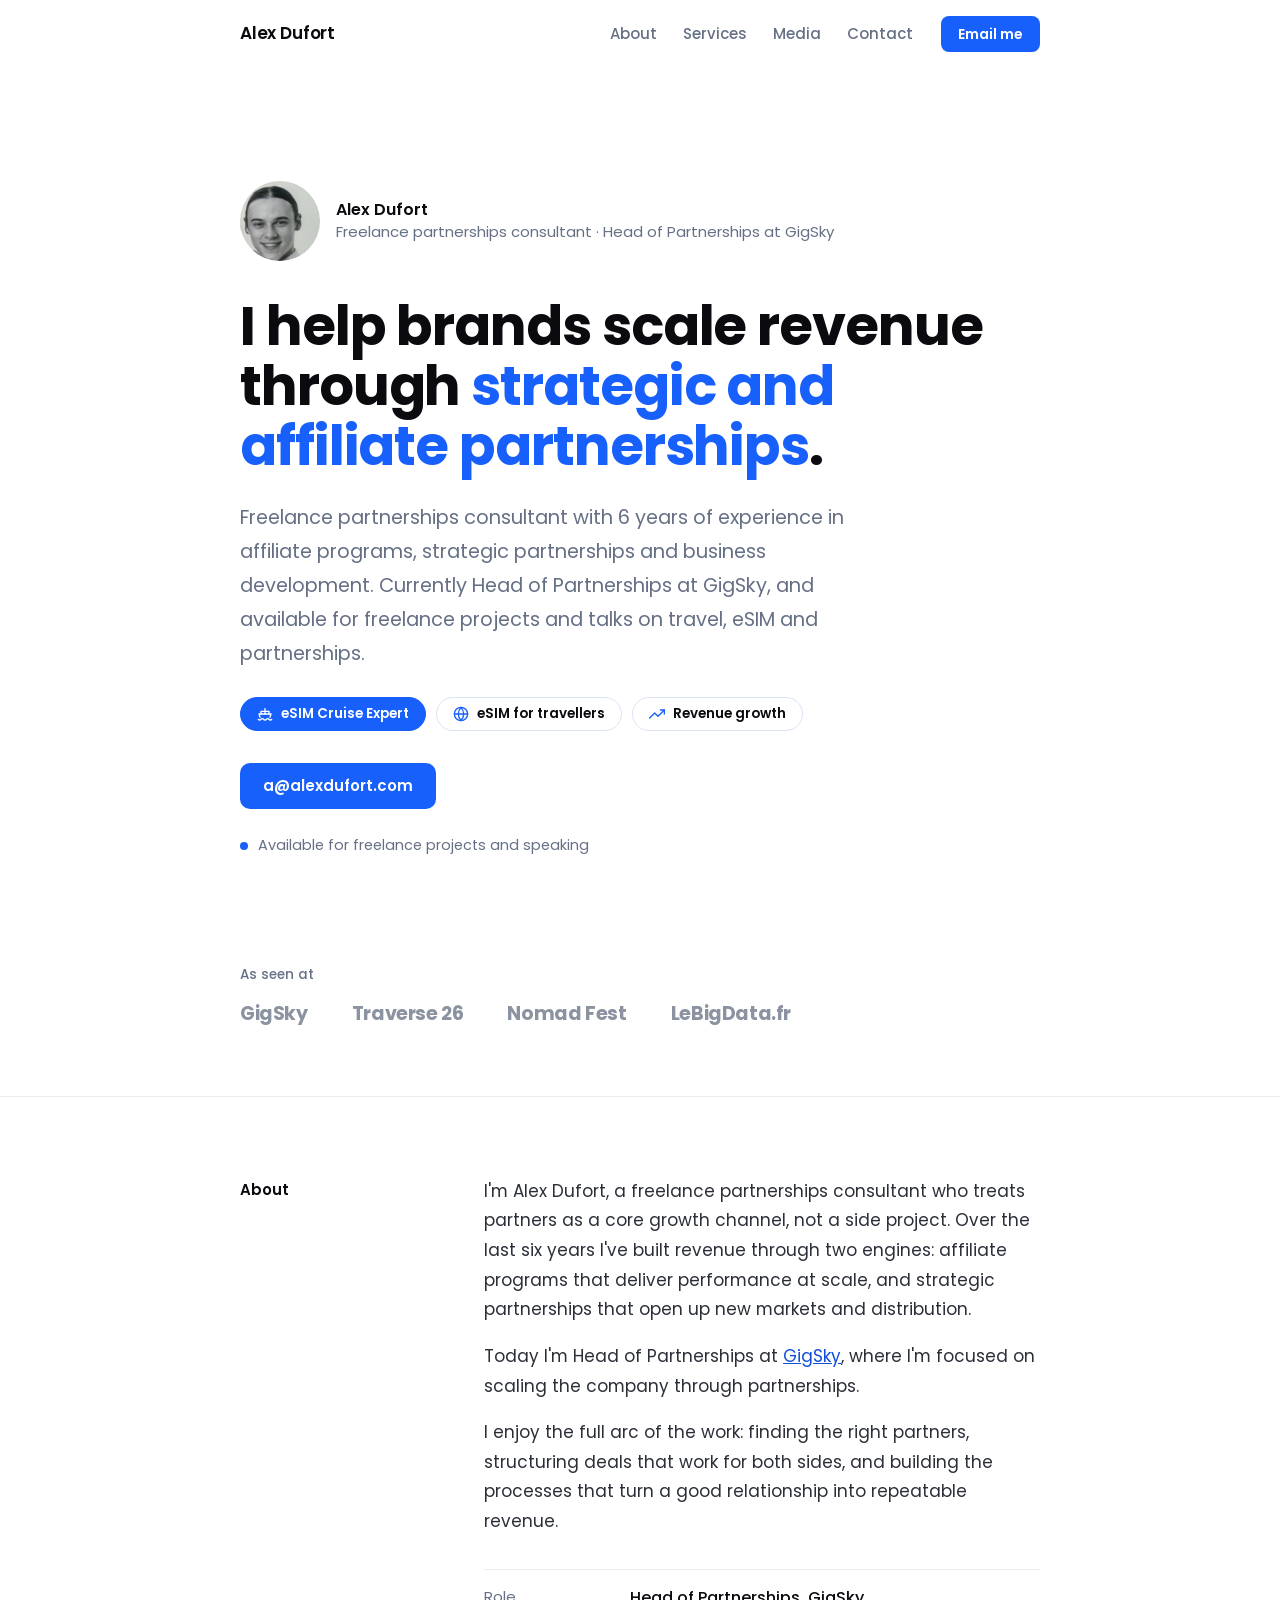
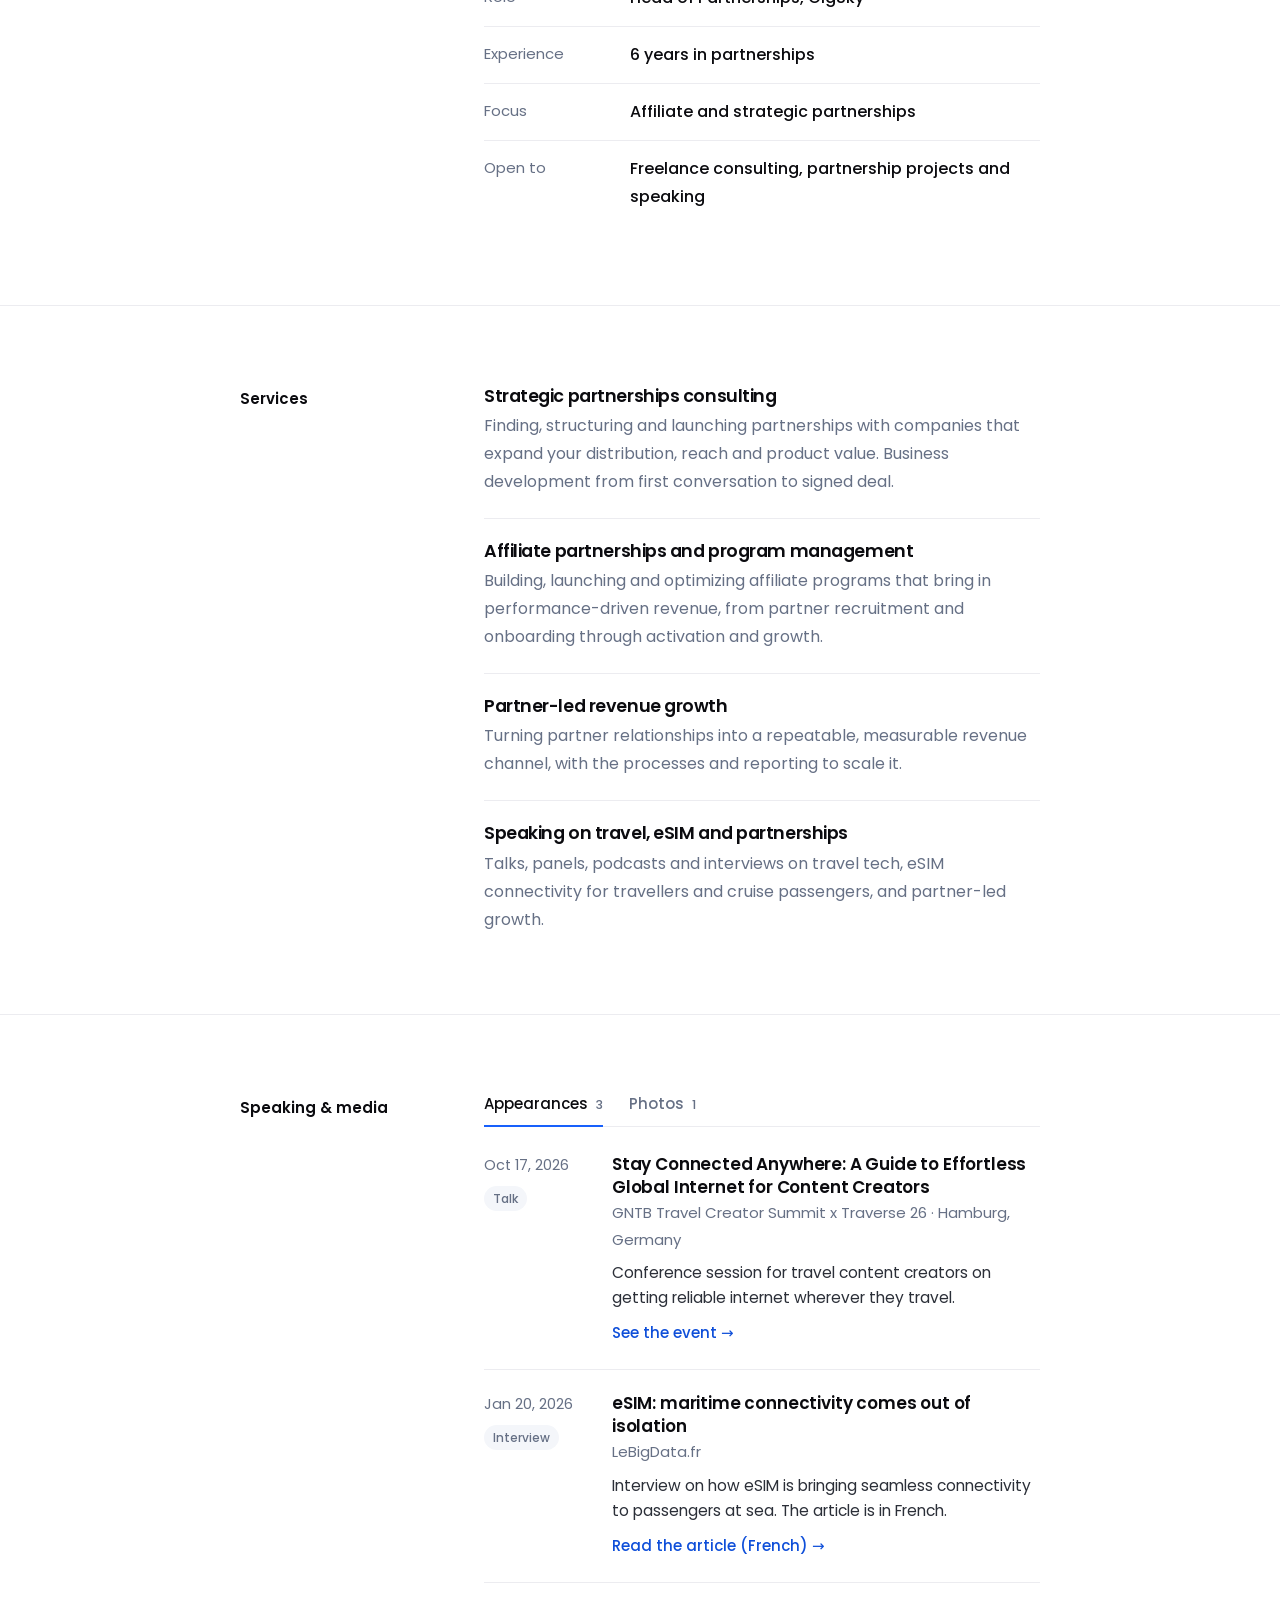
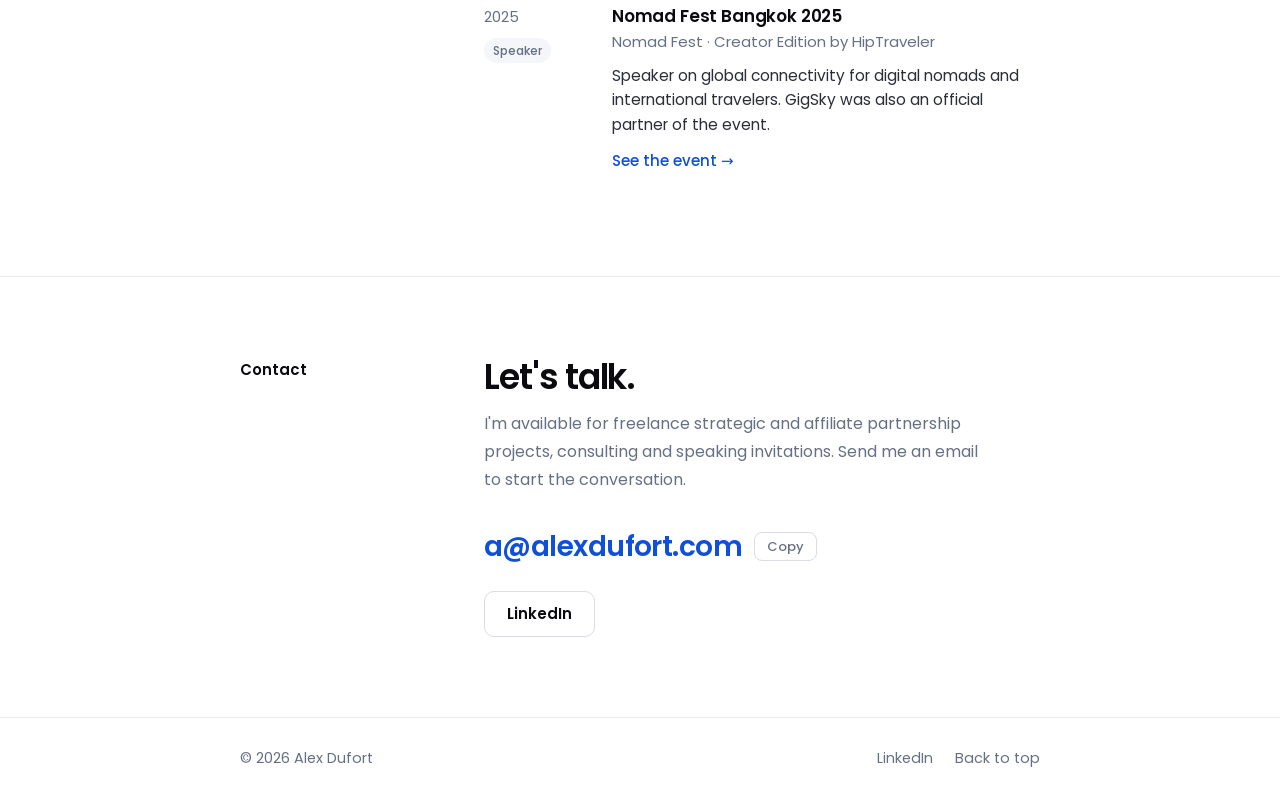
==== index.html @ 84141ac2 "Add files via upload" ====
<!doctype html>
<html lang="en">
<head>
  <meta charset="utf-8">
  <meta name="viewport" content="width=device-width, initial-scale=1">
  <title>Alex Dufort | Freelance Strategic &amp; Affiliate Partnerships Consultant</title>
  <meta name="description" content="Freelance strategic and affiliate partnerships consultant with 6 years of experience scaling revenue. Head of Partnerships at GigSky and speaker on travel, eSIM and partnerships.">
  <meta name="author" content="Alex Dufort">
  <meta name="robots" content="index, follow, max-image-preview:large">
  <meta name="color-scheme" content="light">
  <meta name="theme-color" content="#ffffff">
  <link rel="canonical" href="https://alexdufort.com/">

  <meta property="og:type" content="website">
  <meta property="og:url" content="https://alexdufort.com/">
  <meta property="og:title" content="Alex Dufort | Freelance Strategic &amp; Affiliate Partnerships Consultant">
  <meta property="og:description" content="Freelance partnerships consultant and speaker. 6 years scaling revenue through affiliate and strategic partnerships in travel and tech.">
  <meta property="og:image" content="https://alexdufort.com/images/alex-dufort-speaking-traverse-26-hamburg.jpg">
  <meta property="og:image:alt" content="Alex Dufort speaking at the GNTB Travel Creator Summit x Traverse 26 in Hamburg">
  <meta property="og:site_name" content="Alex Dufort">
  <meta property="og:locale" content="en_US">
  <meta name="twitter:card" content="summary_large_image">

  <link rel="icon" href="data:image/svg+xml,%3Csvg xmlns='http://www.w3.org/2000/svg' viewBox='0 0 64 64'%3E%3Crect width='64' height='64' rx='14' fill='%231860fb'/%3E%3Ctext x='32' y='45' font-family='Arial,sans-serif' font-size='36' font-weight='700' text-anchor='middle' fill='white'%3EA%3C/text%3E%3C/svg%3E">

  <link rel="preconnect" href="https://fonts.googleapis.com">
  <link rel="preconnect" href="https://fonts.gstatic.com" crossorigin>
  <link href="https://fonts.googleapis.com/css2?family=Poppins:wght@400;500;600;700&display=swap" rel="stylesheet">
  <link rel="stylesheet" href="styles.css">

  <script type="application/ld+json">
  {
    "@context": "https://schema.org",
    "@graph": [
      {
        "@type": "Person",
        "@id": "https://alexdufort.com/#alex",
        "name": "Alex Dufort",
        "url": "https://alexdufort.com/",
        "image": "https://alexdufort.com/images/alex.jpg",
        "email": "mailto:a@alexdufort.com",
        "jobTitle": ["Freelance Partnerships Consultant", "Head of Partnerships"],
        "description": "Freelance strategic and affiliate partnerships consultant and speaker on travel, eSIM and partnerships.",
        "worksFor": { "@type": "Organization", "name": "GigSky", "url": "https://www.gigsky.com" },
        "sameAs": ["https://www.linkedin.com/in/alexdufort/"],
        "knowsAbout": ["Strategic partnerships", "Affiliate partnerships", "Affiliate marketing", "Business development", "Partner programs", "Revenue growth", "eSIM", "Travel technology", "Cruise connectivity"]
      },
      {
        "@type": "ProfessionalService",
        "@id": "https://alexdufort.com/#service",
        "name": "Alex Dufort, Partnerships Consulting",
        "url": "https://alexdufort.com/",
        "image": "https://alexdufort.com/images/alex.jpg",
        "email": "mailto:a@alexdufort.com",
        "founder": { "@id": "https://alexdufort.com/#alex" },
        "areaServed": "Worldwide",
        "description": "Freelance strategic partnerships, affiliate partnerships and business development consulting for travel and tech brands, plus talks on travel, eSIM and partnerships.",
        "serviceType": ["Strategic partnerships consulting", "Affiliate program management", "Business development", "Public speaking"]
      }
    ]
  }
  </script>
</head>

<body>
  <a class="skip-link" href="#main">Skip to content</a>

  <!-- Header -->
  <header class="site-header">
    <div class="container header-inner">
      <a class="brand" href="#top">Alex Dufort</a>

      <nav id="site-nav" class="site-nav" aria-label="Primary">
        <a href="#about">About</a>
        <a href="#focus">Services</a>
        <a href="#media">Media</a>
        <a href="#contact">Contact</a>
      </nav>

      <a class="btn btn-primary btn-sm" data-calendly data-if-calendly href="https://calendly.com/YOUR-CALENDLY-LINK" target="_blank" rel="noopener">Book a call</a>
      <a class="btn btn-primary btn-sm" data-if-no-calendly href="mailto:a@alexdufort.com" hidden>Email me</a>

      <button class="nav-toggle" type="button" aria-expanded="false" aria-controls="site-nav" aria-label="Toggle menu">
        <svg width="22" height="22" viewBox="0 0 24 24" fill="none" stroke="currentColor" stroke-width="1.8" stroke-linecap="round" aria-hidden="true"><path d="M4 7h16M4 12h16M4 17h16"/></svg>
      </button>
    </div>
  </header>

  <main id="main">

    <!-- Hero -->
    <section class="hero" id="top">
      <div class="container">
        <div class="intro">
          <!-- Add your headshot as images/alex.jpg and it appears here automatically. -->
          <img class="avatar" src="images/alex.jpg" alt="Alex Dufort, freelance partnerships consultant" width="80" height="80" onerror="this.remove()">
          <div>
            <p class="intro-name">Alex Dufort</p>
            <p class="intro-role">Freelance partnerships consultant &middot; Head of Partnerships at GigSky</p>
          </div>
        </div>

        <h1>I help brands scale revenue through <span class="hl">strategic and affiliate partnerships</span>.</h1>
        <p class="lead">Freelance partnerships consultant with 6 years of experience in affiliate programs, strategic partnerships and business development. Currently Head of Partnerships at GigSky, and available for freelance projects and talks on travel, eSIM and partnerships.</p>

        <ul class="chips" aria-label="Highlights">
          <li class="chip chip-primary">
            <svg viewBox="0 0 24 24" fill="none" stroke="currentColor" stroke-width="2" stroke-linecap="round" stroke-linejoin="round" aria-hidden="true"><path d="M2 20a2.4 2.4 0 0 0 2 1 2.4 2.4 0 0 0 2-1 2.4 2.4 0 0 1 2-1 2.4 2.4 0 0 1 2 1 2.4 2.4 0 0 0 2 1 2.4 2.4 0 0 0 2-1 2.4 2.4 0 0 1 2-1 2.4 2.4 0 0 1 2 1 2.4 2.4 0 0 0 2 1 2.4 2.4 0 0 0 2-1"/><path d="M19.4 17 21 12H3l1.6 5"/><path d="M12 12V4"/><path d="M6 12V8h12v4"/></svg>
            eSIM Cruise Expert
          </li>
          <li class="chip">
            <svg viewBox="0 0 24 24" fill="none" stroke="currentColor" stroke-width="2" stroke-linecap="round" stroke-linejoin="round" aria-hidden="true"><circle cx="12" cy="12" r="10"/><path d="M2 12h20"/><path d="M12 2a15.3 15.3 0 0 1 4 10 15.3 15.3 0 0 1-4 10 15.3 15.3 0 0 1-4-10 15.3 15.3 0 0 1 4-10z"/></svg>
            eSIM for travellers
          </li>
          <li class="chip">
            <svg viewBox="0 0 24 24" fill="none" stroke="currentColor" stroke-width="2" stroke-linecap="round" stroke-linejoin="round" aria-hidden="true"><polyline points="23 6 13.5 15.5 8.5 10.5 1 18"/><polyline points="17 6 23 6 23 12"/></svg>
            Revenue growth
          </li>
        </ul>

        <div class="cta-row">
          <a class="btn btn-primary" data-calendly data-if-calendly href="https://calendly.com/YOUR-CALENDLY-LINK" target="_blank" rel="noopener">Book a call</a>
          <a class="btn btn-ghost" href="mailto:a@alexdufort.com">a@alexdufort.com</a>
        </div>

        <p class="status"><span class="dot" aria-hidden="true"></span>Available for freelance projects and speaking</p>
      </div>
    </section>

    <!-- Logo strip -->
    <section class="logos" id="logos">
      <div class="container">
        <p class="logos-label">As seen at</p>
        <div class="logos-list" id="logos-list"></div>
      </div>
    </section>

    <!-- About -->
    <section class="section" id="about">
      <div class="container section-grid">
        <h2 class="section-title">About</h2>
        <div>
          <div class="prose">
            <p>I'm Alex Dufort, a freelance partnerships consultant who treats partners as a core growth channel, not a side project. Over the last six years I've built revenue through two engines: affiliate programs that deliver performance at scale, and strategic partnerships that open up new markets and distribution.</p>
            <p>Today I'm Head of Partnerships at <a href="https://www.gigsky.com" target="_blank" rel="noopener">GigSky</a>, where I'm focused on scaling the company through partnerships.</p>
            <p>I enjoy the full arc of the work: finding the right partners, structuring deals that work for both sides, and building the processes that turn a good relationship into repeatable revenue.</p>
          </div>

          <dl class="facts">
            <div><dt>Role</dt><dd>Head of Partnerships, GigSky</dd></div>
            <div><dt>Experience</dt><dd>6 years in partnerships</dd></div>
            <div><dt>Focus</dt><dd>Affiliate and strategic partnerships</dd></div>
            <div><dt>Open to</dt><dd>Freelance consulting, partnership projects and speaking</dd></div>
          </dl>
        </div>
      </div>
    </section>

    <!-- Services -->
    <section class="section" id="focus">
      <div class="container section-grid">
        <h2 class="section-title">Services</h2>
        <div class="rows">
          <article class="row">
            <h3>Strategic partnerships consulting</h3>
            <p>Finding, structuring and launching partnerships with companies that expand your distribution, reach and product value. Business development from first conversation to signed deal.</p>
          </article>
          <article class="row">
            <h3>Affiliate partnerships and program management</h3>
            <p>Building, launching and optimizing affiliate programs that bring in performance-driven revenue, from partner recruitment and onboarding through activation and growth.</p>
          </article>
          <article class="row">
            <h3>Partner-led revenue growth</h3>
            <p>Turning partner relationships into a repeatable, measurable revenue channel, with the processes and reporting to scale it.</p>
          </article>
          <article class="row">
            <h3>Speaking on travel, eSIM and partnerships</h3>
            <p>Talks, panels, podcasts and interviews on travel tech, eSIM connectivity for travellers and cruise passengers, and partner-led growth.</p>
          </article>
        </div>
      </div>
    </section>

    <!-- Media -->
    <section class="section" id="media">
      <div class="container section-grid">
        <h2 class="section-title">Speaking &amp; media</h2>
        <div>
          <div class="tabs" role="tablist" aria-label="Media type">
            <button class="tab" role="tab" id="tab-appearances" aria-controls="panel-appearances" aria-selected="true" type="button">Appearances <span class="count" id="count-appearances"></span></button>
            <button class="tab" role="tab" id="tab-photos" aria-controls="panel-photos" aria-selected="false" tabindex="-1" type="button">Photos <span class="count" id="count-photos"></span></button>
          </div>

          <div class="tab-panel" id="panel-appearances" role="tabpanel" aria-labelledby="tab-appearances" tabindex="0">
            <div class="appearances" id="appearances-list"></div>
            <div class="empty" id="appearances-empty">
              <strong>Appearances coming soon</strong>
              Talks, podcasts and interviews will be listed here.
            </div>
          </div>

          <div class="tab-panel" id="panel-photos" role="tabpanel" aria-labelledby="tab-photos" tabindex="0" hidden>
            <div class="photo-grid" id="photos-grid"></div>
            <div class="empty" id="photos-empty">
              <strong>Photos coming soon</strong>
              Event and speaking photos will be added here.
            </div>
          </div>
        </div>
      </div>
    </section>

    <!-- Contact -->
    <section class="section" id="contact">
      <div class="container section-grid">
        <h2 class="section-title">Contact</h2>
        <div>
          <p class="contact-lead">Let's talk.</p>
          <p class="contact-text">I'm available for freelance strategic and affiliate partnership projects, consulting and speaking invitations. <span data-if-calendly>Book a time that works for you, or send me an email.</span><span data-if-no-calendly hidden>Send me an email to start the conversation.</span></p>

          <div class="email-row">
            <a class="email-link" href="mailto:a@alexdufort.com">a@alexdufort.com</a>
            <button class="copy-btn" type="button" data-copy="a@alexdufort.com">Copy</button>
          </div>

          <div class="cta-row">
            <a class="btn btn-primary" data-calendly data-if-calendly href="https://calendly.com/YOUR-CALENDLY-LINK" target="_blank" rel="noopener">Book a call</a>
            <a class="btn btn-ghost" data-linkedin href="#" target="_blank" rel="noopener" hidden>LinkedIn</a>
          </div>
        </div>
      </div>
    </section>
  </main>

  <!-- Footer -->
  <footer class="site-footer">
    <div class="container footer-inner">
      <p>&copy; <span id="year">2026</span> Alex Dufort</p>
      <p><a data-linkedin href="#" target="_blank" rel="noopener" hidden>LinkedIn</a> <a href="#top">Back to top</a></p>
    </div>
  </footer>

  <!-- Photo viewer -->
  <dialog id="lightbox" class="lightbox" aria-label="Photo viewer">
    <div class="lightbox-inner">
      <img id="lightbox-img" alt="">
      <p id="lightbox-caption" class="lightbox-caption"></p>
    </div>
    <button class="lb-btn lb-close" id="lb-close" type="button" aria-label="Close">
      <svg width="20" height="20" viewBox="0 0 24 24" fill="none" stroke="currentColor" stroke-width="2" stroke-linecap="round" aria-hidden="true"><path d="M6 6l12 12M18 6 6 18"/></svg>
    </button>
    <button class="lb-btn lb-prev" id="lb-prev" type="button" aria-label="Previous photo">
      <svg width="22" height="22" viewBox="0 0 24 24" fill="none" stroke="currentColor" stroke-width="2" stroke-linecap="round" stroke-linejoin="round" aria-hidden="true"><path d="m15 6-6 6 6 6"/></svg>
    </button>
    <button class="lb-btn lb-next" id="lb-next" type="button" aria-label="Next photo">
      <svg width="22" height="22" viewBox="0 0 24 24" fill="none" stroke="currentColor" stroke-width="2" stroke-linecap="round" stroke-linejoin="round" aria-hidden="true"><path d="m9 6 6 6-6 6"/></svg>
    </button>
  </dialog>

  <script src="content.js" defer></script>
  <script src="script.js" defer></script>
</body>
</html>
---- styles.css ----
/* ==========================================================================
   alexdufort.com
   Minimal: white, one blue, one font (Inter), one narrow column.
   ========================================================================== */

:root {
  --blue: #1860fb;            /* GigSky blue, as on the LinkedIn banner */
  --blue-dark: #0f4fd9;
  --ink: #0b0b0f;
  --body: #2b2f38;
  --muted: #667085;
  --line: #ececf0;
  --soft: #f4f6fa;
  --font: "Poppins", system-ui, -apple-system, "Segoe UI", Roboto, Helvetica, Arial, sans-serif;
  --maxw: 800px;
}

*, *::before, *::after { box-sizing: border-box; }
[hidden] { display: none !important; }

html { -webkit-text-size-adjust: 100%; scroll-padding-top: 84px; }
@media (prefers-reduced-motion: no-preference) { html { scroll-behavior: smooth; } }

body {
  margin: 0;
  background: #fff;
  color: var(--body);
  font: 400 16px/1.75 var(--font);
  -webkit-font-smoothing: antialiased;
  text-rendering: optimizeLegibility;
}

img { max-width: 100%; display: block; }
a { color: var(--blue-dark); }
h1, h2, h3, p { margin: 0; }
h1, h2, h3 { color: var(--ink); letter-spacing: -0.025em; line-height: 1.15; }
:focus-visible { outline: 2px solid var(--blue); outline-offset: 3px; border-radius: 4px; }

.container { width: min(100% - 40px, var(--maxw)); margin-inline: auto; }

.skip-link {
  position: absolute; left: 12px; top: -60px; z-index: 100; padding: 10px 16px; border-radius: 8px;
  background: var(--blue); color: #fff; font-weight: 600; text-decoration: none;
}
.skip-link:focus { top: 12px; }

@media (prefers-reduced-motion: reduce) {
  *, *::before, *::after { animation: none !important; transition: none !important; }
}

/* ---------- Header ---------- */
.site-header {
  position: sticky; top: 0; z-index: 50;
  background: rgba(255, 255, 255, .96);
  -webkit-backdrop-filter: blur(8px); backdrop-filter: blur(8px);
  border-bottom: 1px solid transparent; transition: border-color .2s;
}
.site-header.scrolled { border-bottom-color: var(--line); }
.header-inner { display: flex; align-items: center; gap: 8px; height: 68px; }
.brand { margin-right: auto; color: var(--ink); font-weight: 600; font-size: 17px; letter-spacing: -0.01em; text-decoration: none; }

.site-nav { display: flex; gap: 2px; }
.site-nav a { padding: 8px 12px; border-radius: 8px; color: var(--muted); font-size: 15px; font-weight: 500; text-decoration: none; transition: color .15s; }
.site-nav a:hover, .site-nav a.active { color: var(--ink); }
.header-inner > .btn { margin-left: 8px; }
.nav-toggle { display: none; }

/* ---------- Buttons ---------- */
.btn {
  display: inline-flex; align-items: center; justify-content: center; gap: 8px;
  padding: 13px 22px; border: 1px solid transparent; border-radius: 10px;
  font: 600 15px/1.2 var(--font); text-decoration: none; cursor: pointer;
  transition: background .15s, border-color .15s, color .15s;
}
.btn-primary { background: var(--blue); color: #fff; }
.btn-primary:hover { background: var(--blue-dark); }
.btn-ghost { background: #fff; color: var(--ink); border-color: #d9dce3; }
.btn-ghost:hover { border-color: var(--ink); }
.btn-sm { padding: 9px 16px; font-size: 14px; border-radius: 8px; }

/* With no Calendly link yet, the email button becomes the main action. */
.no-calendly .hero .btn-ghost { background: var(--blue); color: #fff; border-color: transparent; }
.no-calendly .hero .btn-ghost:hover { background: var(--blue-dark); }

/* ---------- Hero ---------- */
.hero { padding: clamp(56px, 10vw, 112px) 0 clamp(40px, 6vw, 64px); }
.intro { display: flex; align-items: center; gap: 16px; }
.avatar { width: 80px; height: 80px; border-radius: 50%; object-fit: cover; }
.intro-name { color: var(--ink); font-weight: 600; line-height: 1.3; }
.intro-role { color: var(--muted); font-size: 15px; line-height: 1.4; }

h1 { max-width: 15em; margin-top: 36px; font-size: clamp(2.1rem, 5.4vw, 3.4rem); font-weight: 700; letter-spacing: -0.02em; line-height: 1.1; }
h1 .hl { color: var(--blue); }
.lead { max-width: 33em; margin-top: 24px; color: var(--muted); font-size: clamp(1.08rem, 2vw, 1.22rem); }
.cta-row { display: flex; flex-wrap: wrap; gap: 12px; margin-top: 32px; }

/* Highlight chips, same as the LinkedIn banner */
.chips { display: flex; flex-wrap: wrap; gap: 10px; margin: 26px 0 0; padding: 0; list-style: none; }
.chip {
  display: inline-flex; align-items: center; gap: 8px; padding: 8px 16px; border-radius: 999px;
  border: 1px solid #dbe3f5; background: #fff; color: var(--ink); font-size: 13.5px; font-weight: 600; line-height: 1.2;
}
.chip svg { width: 16px; height: 16px; flex: none; color: var(--blue); }
.chip-primary { background: var(--blue); border-color: var(--blue); color: #fff; }
.chip-primary svg { color: #fff; }

.status { display: flex; align-items: center; gap: 10px; margin-top: 24px; color: var(--muted); font-size: 14.5px; }
.dot { width: 8px; height: 8px; border-radius: 50%; background: var(--blue); animation: pulse 2.4s infinite; }
@keyframes pulse {
  0% { box-shadow: 0 0 0 0 rgba(37, 99, 235, .4); }
  70% { box-shadow: 0 0 0 7px rgba(37, 99, 235, 0); }
  100% { box-shadow: 0 0 0 0 rgba(37, 99, 235, 0); }
}

/* ---------- Logo strip ---------- */
.logos { padding: clamp(24px, 4vw, 40px) 0 clamp(48px, 7vw, 72px); }
.logos-label { margin-bottom: 18px; color: var(--muted); font-size: 13.5px; font-weight: 500; }
.logos-list { display: flex; flex-wrap: wrap; align-items: center; gap: 18px 44px; }
.logo { display: inline-flex; align-items: center; color: #8b93a1; text-decoration: none; transition: color .2s; }
a.logo:hover { color: var(--blue); }
.logo-text { font-size: 1.2rem; font-weight: 700; letter-spacing: -0.02em; line-height: 1; }
.logo img { width: auto; height: 26px; filter: grayscale(1); opacity: .7; transition: opacity .2s, filter .2s; }
a.logo:hover img { filter: none; opacity: 1; }

/* ---------- Sections ---------- */
.section { padding: clamp(48px, 7vw, 80px) 0; border-top: 1px solid var(--line); }
.section-grid { display: grid; grid-template-columns: 180px 1fr; gap: clamp(20px, 5vw, 64px); }
.section-title { padding-top: 4px; font-size: 15px; font-weight: 600; letter-spacing: 0; }

.prose p { font-size: 1.06rem; }
.prose p + p { margin-top: 1em; }

.facts { display: grid; margin: 32px 0 0; padding: 0; }
.facts > div { display: grid; grid-template-columns: 130px 1fr; gap: 16px; padding: 14px 0; border-top: 1px solid var(--line); }
.facts dt { color: var(--muted); font-size: 15px; }
.facts dd { margin: 0; color: var(--ink); font-weight: 500; }

.rows { display: grid; }
.row { padding: 22px 0; border-top: 1px solid var(--line); }
.row:first-child { padding-top: 0; border-top: 0; }
.row:last-child { padding-bottom: 0; }
.row h3 { font-size: 1.1rem; font-weight: 600; }
.row p { margin-top: 6px; color: var(--muted); }

/* ---------- Media ---------- */
.tabs { display: flex; gap: 26px; margin-bottom: 20px; border-bottom: 1px solid var(--line); }
.tab {
  margin-bottom: -1px; padding: 0 0 12px; border: 0; border-bottom: 2px solid transparent; background: none;
  color: var(--muted); font: 500 15px/1.2 var(--font); cursor: pointer; transition: color .15s;
}
.tab:hover { color: var(--ink); }
.tab[aria-selected="true"] { color: var(--ink); border-bottom-color: var(--blue); }
.count { margin-left: 4px; color: var(--muted); font-size: 12.5px; font-weight: 500; }
.count:empty { display: none; }

.appearances:empty, .photo-grid:empty { display: none; }
.appearance { display: grid; grid-template-columns: 104px 1fr; column-gap: 24px; padding: 22px 0; border-top: 1px solid var(--line); }
.appearances > :first-child { padding-top: 6px; border-top: 0; }
.appearance-meta { grid-column: 1; grid-row: 1 / span 5; display: flex; flex-direction: column; align-items: flex-start; gap: 8px; }
.appearance > :not(.appearance-meta) { grid-column: 2; }
.appearance time { color: var(--muted); font-size: 14.5px; font-variant-numeric: tabular-nums; }
.tag { padding: 2px 9px; border-radius: 999px; background: var(--soft); color: var(--muted); font-size: 12px; font-weight: 500; }
.appearance h3 { font-size: 1.06rem; font-weight: 600; line-height: 1.35; letter-spacing: -0.01em; }
.appearance .event { margin-top: 2px; color: var(--muted); font-size: 15px; }
.appearance .desc { margin-top: 8px; font-size: 15.5px; line-height: 1.6; }
.appearance .more { justify-self: start; margin-top: 10px; font-size: 15px; font-weight: 500; text-decoration: none; }
.appearance .more::after { content: " \2192"; }
.appearance .more:hover { text-decoration: underline; }

.photo-grid { display: grid; grid-template-columns: repeat(3, 1fr); gap: 10px; padding-top: 4px; }
.photo { aspect-ratio: 4 / 3; padding: 0; border: 0; border-radius: 10px; overflow: hidden; background: var(--soft); cursor: zoom-in; }
.photo img { width: 100%; height: 100%; object-fit: cover; transition: transform .4s; }
.photo:hover img { transform: scale(1.03); }

.empty { padding: 8px 0 0; color: var(--muted); font-size: 15.5px; }
.empty strong { display: block; color: var(--ink); font-weight: 600; }

/* Photo viewer */
.lightbox { width: min(94vw, 1100px); max-width: none; max-height: 92vh; padding: 0; border: 0; background: transparent; overflow: visible; }
.lightbox::backdrop { background: rgba(8, 12, 28, .86); }
.lightbox-inner { display: flex; flex-direction: column; align-items: center; gap: 14px; }
.lightbox img { max-width: 100%; max-height: 78vh; border-radius: 10px; background: #fff; }
.lightbox-caption { color: #fff; text-align: center; font-size: 15px; }
.lightbox-caption:empty { display: none; }
.lb-btn {
  position: fixed; display: grid; place-items: center; width: 46px; height: 46px; border: 0; border-radius: 50%;
  background: rgba(255, 255, 255, .16); color: #fff; cursor: pointer; transition: background .15s;
}
.lb-btn:hover { background: rgba(255, 255, 255, .3); }
.lb-close { top: 16px; right: 16px; }
.lb-prev { left: 16px; top: 50%; transform: translateY(-50%); }
.lb-next { right: 16px; top: 50%; transform: translateY(-50%); }

/* ---------- Contact ---------- */
.contact-lead { color: var(--ink); font-size: clamp(1.6rem, 3.6vw, 2.2rem); font-weight: 600; letter-spacing: -0.03em; line-height: 1.15; }
.contact-text { max-width: 32em; margin-top: 12px; color: var(--muted); }
.email-row { display: flex; align-items: center; flex-wrap: wrap; gap: 12px; margin-top: 28px; }
.email-link { color: var(--blue-dark); font-size: clamp(1.3rem, 3.2vw, 1.75rem); font-weight: 600; letter-spacing: -0.02em; text-decoration: none; overflow-wrap: anywhere; }
.email-link:hover { text-decoration: underline; }
.copy-btn { padding: 6px 12px; border: 1px solid #d9dce3; border-radius: 8px; background: #fff; color: var(--muted); font: 500 13px/1.2 var(--font); cursor: pointer; transition: color .15s, border-color .15s; }
.copy-btn:hover { color: var(--ink); border-color: var(--ink); }
.section#contact .cta-row { margin-top: 20px; }

/* ---------- Footer ---------- */
.site-footer { padding: 28px 0 40px; border-top: 1px solid var(--line); color: var(--muted); font-size: 14.5px; }
.footer-inner { display: flex; justify-content: space-between; align-items: center; gap: 12px; flex-wrap: wrap; }
.footer-inner p:last-child { display: flex; gap: 22px; }
.site-footer a { color: var(--muted); text-decoration: none; }
.site-footer a:hover { color: var(--blue-dark); }

/* ---------- Responsive ---------- */
@media (max-width: 760px) {
  .section-grid { grid-template-columns: 1fr; gap: 14px; }
  .photo-grid { grid-template-columns: repeat(2, 1fr); }
  .appearance { grid-template-columns: 1fr; }
  .appearance-meta { grid-column: 1; grid-row: auto; flex-direction: row; align-items: center; gap: 12px; margin-bottom: 8px; }
  .appearance > :not(.appearance-meta) { grid-column: 1; }

  .nav-toggle {
    display: grid; place-items: center; width: 42px; height: 42px; margin-right: -8px;
    border: 0; background: transparent; color: var(--ink); cursor: pointer;
  }
  .site-nav {
    position: absolute; top: 100%; left: 0; right: 0; display: none; flex-direction: column; gap: 0;
    padding: 4px 20px 14px; background: #fff; border-bottom: 1px solid var(--line); box-shadow: 0 16px 24px -16px rgba(11, 11, 15, .2);
  }
  .site-nav.open { display: flex; }
  .site-nav a { padding: 14px 0; border-radius: 0; border-bottom: 1px solid var(--line); font-size: 16px; }
  .site-nav a:last-child { border-bottom: 0; }
  .site-nav a.active { color: var(--blue-dark); }
}

@media (max-width: 560px) {
  body { font-size: 16.5px; }
  .facts > div { grid-template-columns: 1fr; gap: 2px; }
  .cta-row .btn { flex: 1 1 100%; }
  .lb-prev { left: 8px; }
  .lb-next { right: 8px; }
}
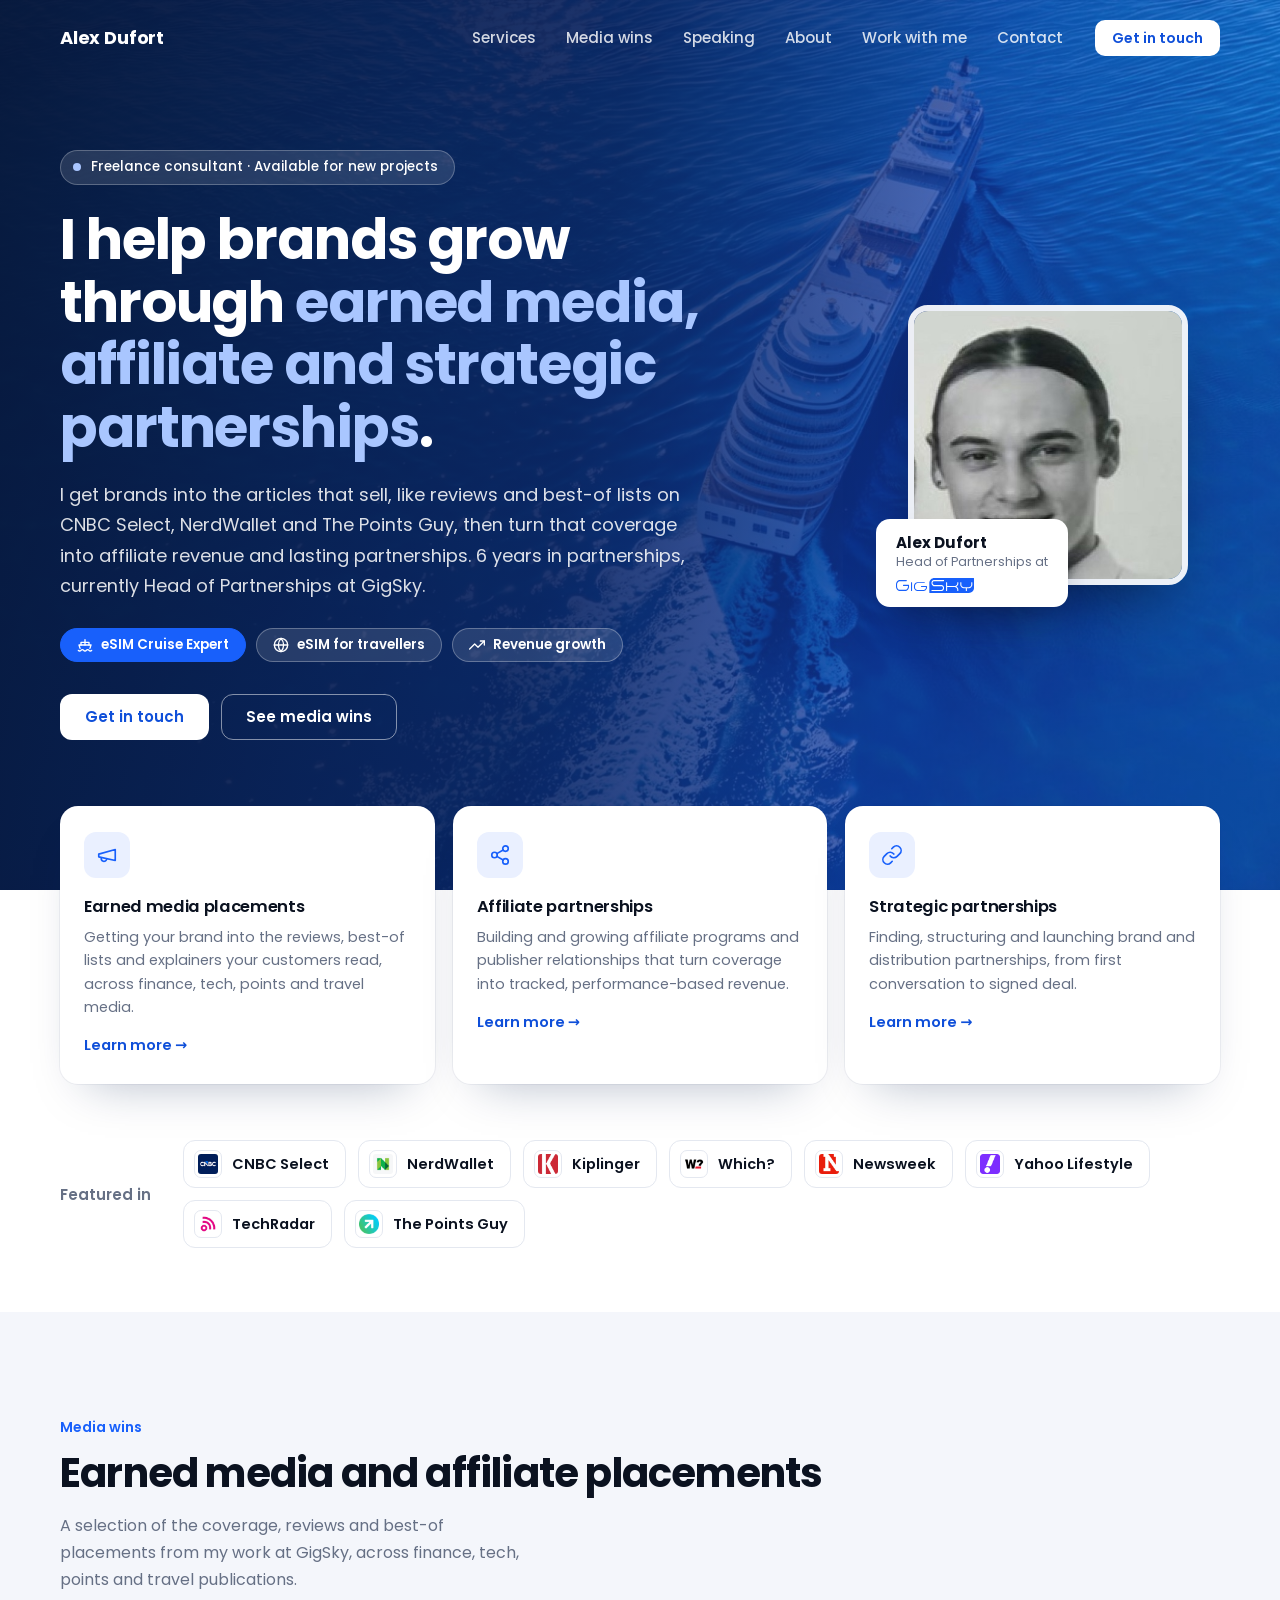
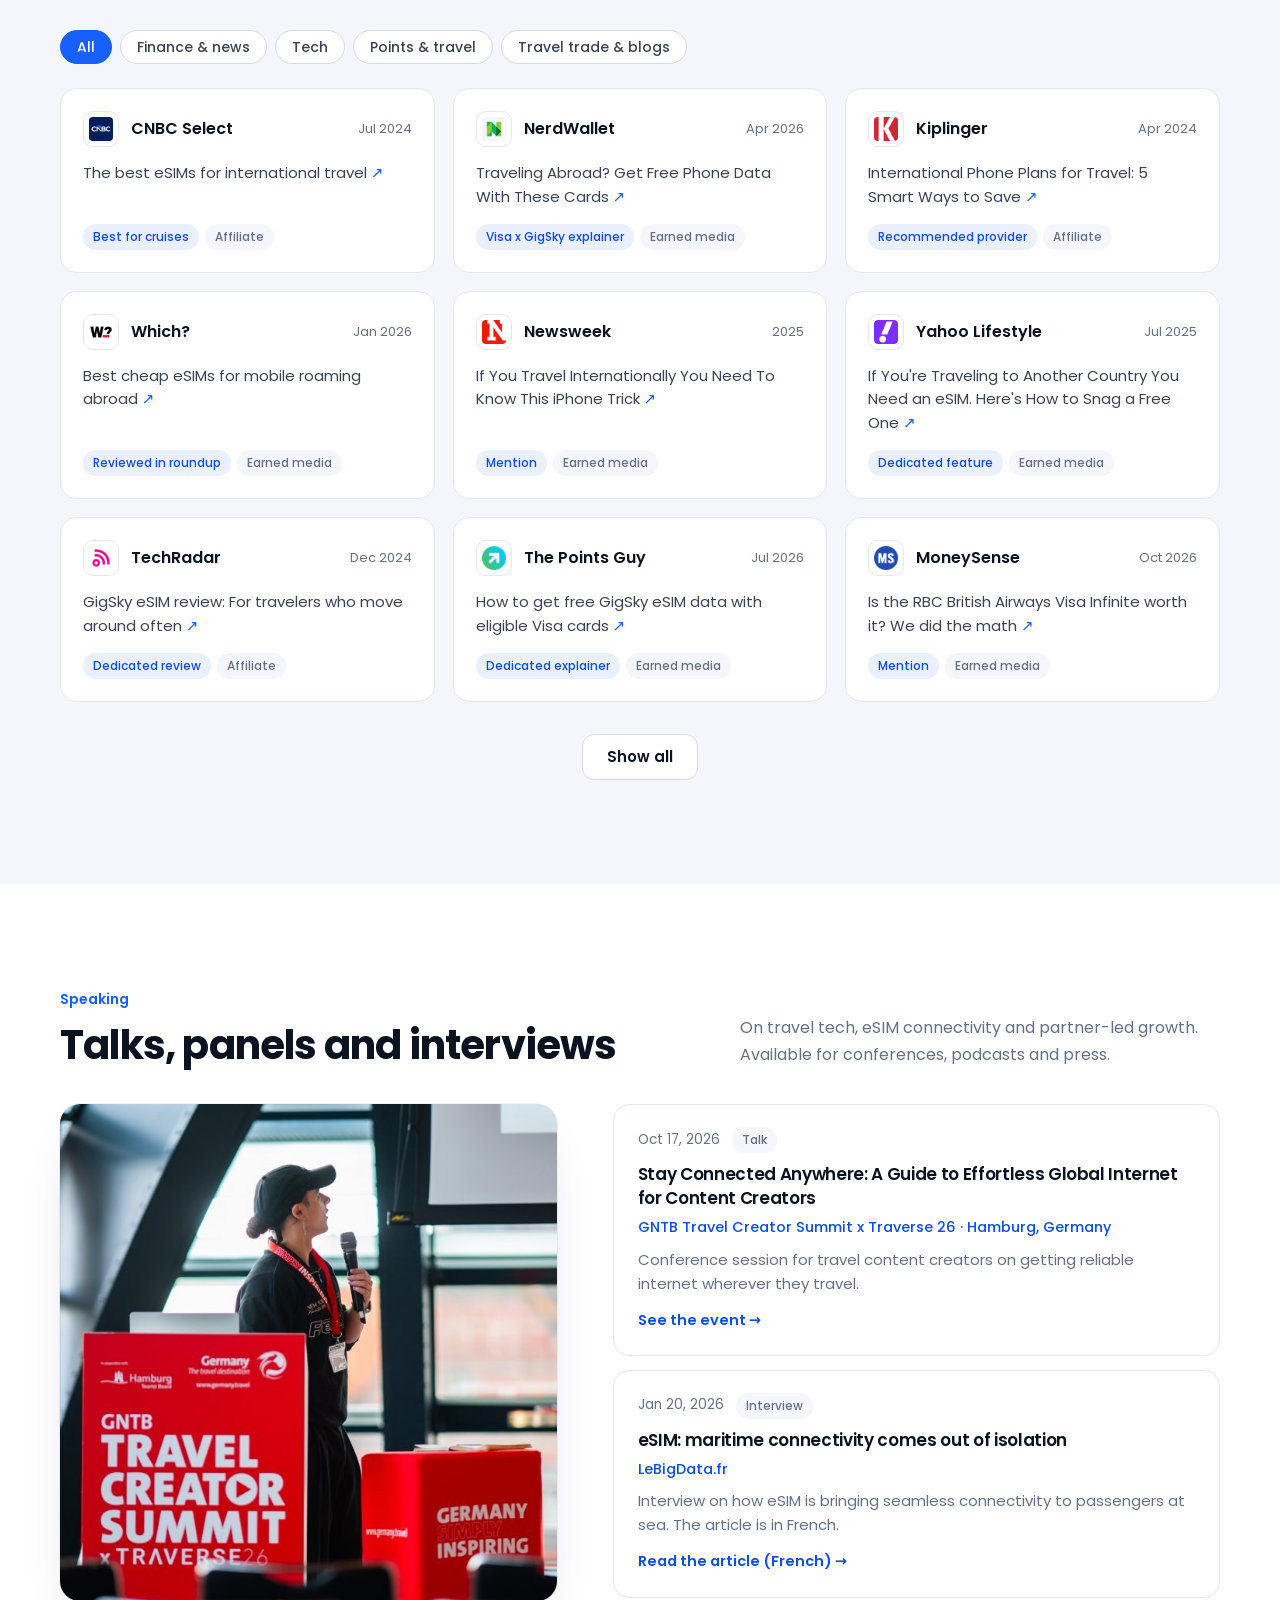
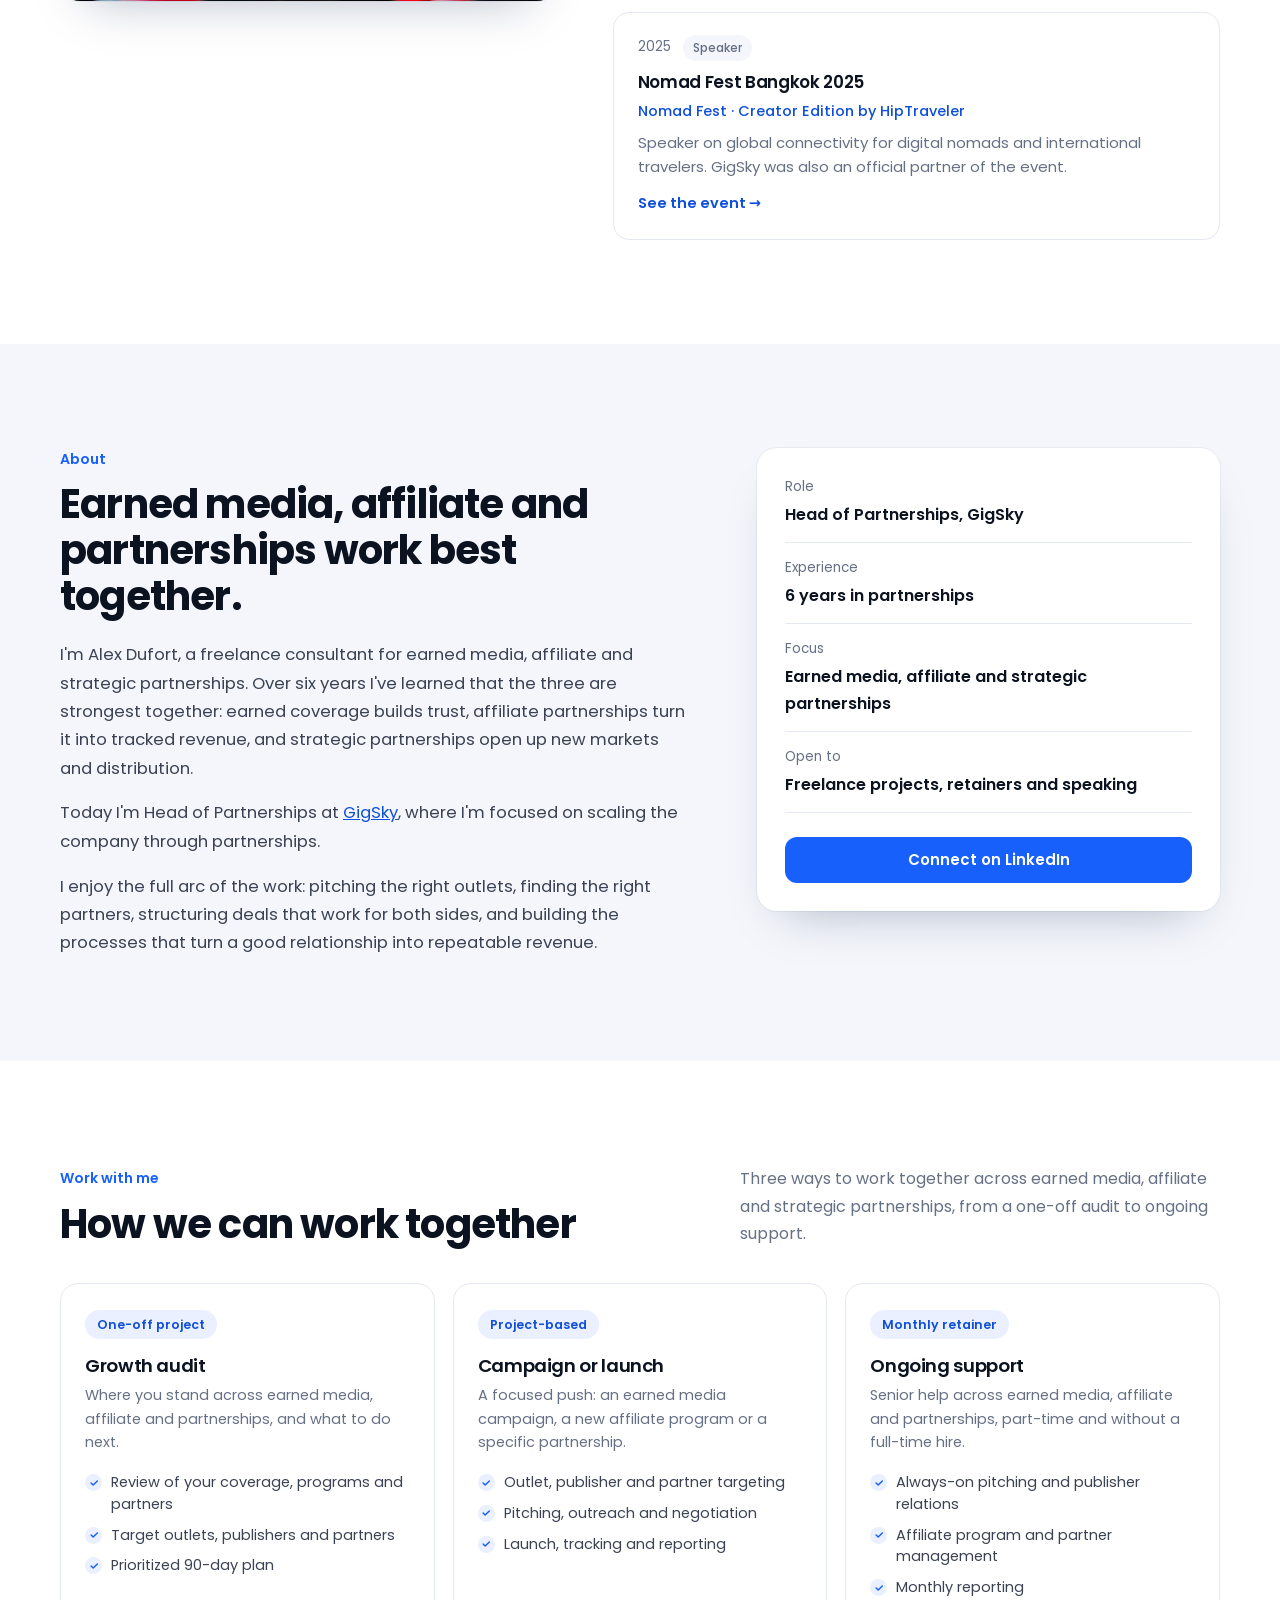
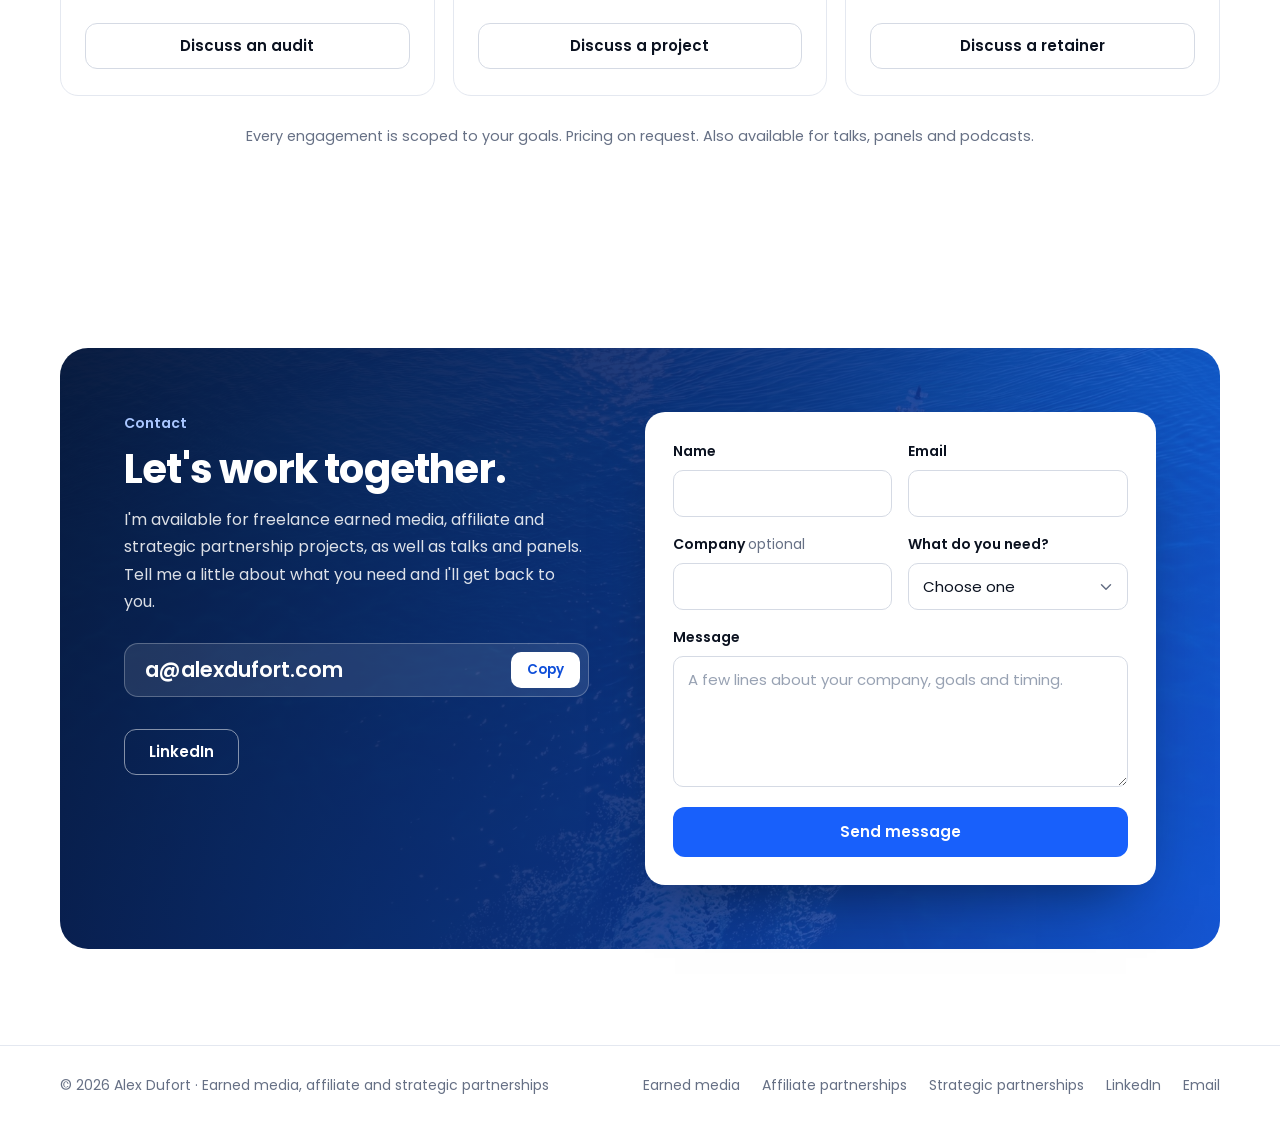
==== commit e720b27a: "V2" ====
--- a/index.html
+++ b/index.html
@@ -3,18 +3,18 @@
 <head>
   <meta charset="utf-8">
   <meta name="viewport" content="width=device-width, initial-scale=1">
-  <title>Alex Dufort | Freelance Strategic &amp; Affiliate Partnerships Consultant</title>
-  <meta name="description" content="Freelance strategic and affiliate partnerships consultant with 6 years of experience scaling revenue. Head of Partnerships at GigSky and speaker on travel, eSIM and partnerships.">
+  <title>Alex Dufort | Earned Media, Affiliate &amp; Strategic Partnerships</title>
+  <meta name="description" content="Freelance earned media, affiliate and strategic partnerships consultant. Coverage in CNBC Select, NerdWallet and The Points Guy. Head of Partnerships at GigSky.">
   <meta name="author" content="Alex Dufort">
   <meta name="robots" content="index, follow, max-image-preview:large">
   <meta name="color-scheme" content="light">
-  <meta name="theme-color" content="#ffffff">
+  <meta name="theme-color" content="#0a1f4d">
   <link rel="canonical" href="https://alexdufort.com/">
 
   <meta property="og:type" content="website">
   <meta property="og:url" content="https://alexdufort.com/">
-  <meta property="og:title" content="Alex Dufort | Freelance Strategic &amp; Affiliate Partnerships Consultant">
-  <meta property="og:description" content="Freelance partnerships consultant and speaker. 6 years scaling revenue through affiliate and strategic partnerships in travel and tech.">
+  <meta property="og:title" content="Alex Dufort | Earned Media, Affiliate &amp; Strategic Partnerships">
+  <meta property="og:description" content="Freelance consultant for earned media placements, affiliate and strategic partnerships. Coverage in CNBC Select, NerdWallet and The Points Guy.">
   <meta property="og:image" content="https://alexdufort.com/images/alex-dufort-speaking-traverse-26-hamburg.jpg">
   <meta property="og:image:alt" content="Alex Dufort speaking at the GNTB Travel Creator Summit x Traverse 26 in Hamburg">
   <meta property="og:site_name" content="Alex Dufort">
@@ -26,7 +26,8 @@
   <link rel="preconnect" href="https://fonts.googleapis.com">
   <link rel="preconnect" href="https://fonts.gstatic.com" crossorigin>
   <link href="https://fonts.googleapis.com/css2?family=Poppins:wght@400;500;600;700&display=swap" rel="stylesheet">
-  <link rel="stylesheet" href="styles.css">
+  <link rel="preload" as="image" href="images/hero-ocean.jpg">
+  <link rel="stylesheet" href="styles.css?v=7">
 
   <script type="application/ld+json">
   {
@@ -39,23 +40,23 @@
         "url": "https://alexdufort.com/",
         "image": "https://alexdufort.com/images/alex.jpg",
         "email": "mailto:a@alexdufort.com",
-        "jobTitle": ["Freelance Partnerships Consultant", "Head of Partnerships"],
-        "description": "Freelance strategic and affiliate partnerships consultant and speaker on travel, eSIM and partnerships.",
+        "jobTitle": ["Freelance Earned Media and Partnerships Consultant", "Head of Partnerships"],
+        "description": "Freelance consultant for earned media placements, affiliate partnerships and strategic partnerships, and speaker on travel, eSIM and partnerships.",
         "worksFor": { "@type": "Organization", "name": "GigSky", "url": "https://www.gigsky.com" },
         "sameAs": ["https://www.linkedin.com/in/alexdufort/"],
-        "knowsAbout": ["Strategic partnerships", "Affiliate partnerships", "Affiliate marketing", "Business development", "Partner programs", "Revenue growth", "eSIM", "Travel technology", "Cruise connectivity"]
+        "knowsAbout": ["Earned media", "Digital PR", "Media relations", "Affiliate PR", "Strategic partnerships", "Affiliate partnerships", "Affiliate marketing", "Business development", "Partner programs", "Revenue growth", "eSIM", "Travel technology", "Cruise connectivity"]
       },
       {
         "@type": "ProfessionalService",
         "@id": "https://alexdufort.com/#service",
-        "name": "Alex Dufort, Partnerships Consulting",
+        "name": "Alex Dufort, Earned Media and Partnerships Consulting",
         "url": "https://alexdufort.com/",
         "image": "https://alexdufort.com/images/alex.jpg",
         "email": "mailto:a@alexdufort.com",
         "founder": { "@id": "https://alexdufort.com/#alex" },
         "areaServed": "Worldwide",
-        "description": "Freelance strategic partnerships, affiliate partnerships and business development consulting for travel and tech brands, plus talks on travel, eSIM and partnerships.",
-        "serviceType": ["Strategic partnerships consulting", "Affiliate program management", "Business development", "Public speaking"]
+        "description": "Freelance earned media placements, affiliate partnerships and strategic partnerships for brands, plus talks on travel, eSIM and partnerships.",
+        "serviceType": ["Earned media placements", "Affiliate partnerships", "Strategic partnerships", "Public speaking"]
       }
     ]
   }
@@ -65,20 +66,22 @@
 <body>
   <a class="skip-link" href="#main">Skip to content</a>
 
-  <!-- Header -->
+  <!-- Header: transparent over the blue hero, white once you scroll -->
   <header class="site-header">
     <div class="container header-inner">
       <a class="brand" href="#top">Alex Dufort</a>
 
       <nav id="site-nav" class="site-nav" aria-label="Primary">
+        <a href="#focus">Services</a>
+        <a href="#wins">Media wins</a>
+        <a href="#media">Speaking</a>
         <a href="#about">About</a>
-        <a href="#focus">Services</a>
-        <a href="#media">Media</a>
+        <a href="#work">Work with me</a>
         <a href="#contact">Contact</a>
       </nav>
 
-      <a class="btn btn-primary btn-sm" data-calendly data-if-calendly href="https://calendly.com/YOUR-CALENDLY-LINK" target="_blank" rel="noopener">Book a call</a>
-      <a class="btn btn-primary btn-sm" data-if-no-calendly href="mailto:a@alexdufort.com" hidden>Email me</a>
+      <a class="btn btn-sm header-cta" data-calendly data-if-calendly href="https://calendly.com/YOUR-CALENDLY-LINK" target="_blank" rel="noopener">Book a call</a>
+      <a class="btn btn-sm header-cta" data-if-no-calendly href="#contact" hidden>Get in touch</a>
 
       <button class="nav-toggle" type="button" aria-expanded="false" aria-controls="site-nav" aria-label="Toggle menu">
         <svg width="22" height="22" viewBox="0 0 24 24" fill="none" stroke="currentColor" stroke-width="1.8" stroke-linecap="round" aria-hidden="true"><path d="M4 7h16M4 12h16M4 17h16"/></svg>
@@ -90,143 +93,239 @@
 
     <!-- Hero -->
     <section class="hero" id="top">
-      <div class="container">
-        <div class="intro">
-          <!-- Add your headshot as images/alex.jpg and it appears here automatically. -->
-          <img class="avatar" src="images/alex.jpg" alt="Alex Dufort, freelance partnerships consultant" width="80" height="80" onerror="this.remove()">
+      <div class="container hero-grid">
+        <div class="hero-copy">
+          <p class="eyebrow"><span class="dot" aria-hidden="true"></span>Freelance consultant &middot; Available for new projects</p>
+          <h1>I help brands grow through <span class="hl">earned media, affiliate and strategic partnerships</span>.</h1>
+          <p class="lead">I get brands into the articles that sell, like reviews and best-of lists on CNBC Select, NerdWallet and The Points Guy, then turn that coverage into affiliate revenue and lasting partnerships. 6 years in partnerships, currently Head of Partnerships at GigSky.</p>
+
+          <ul class="chips" aria-label="Highlights">
+            <li class="chip chip-primary">
+              <svg viewBox="0 0 24 24" fill="none" stroke="currentColor" stroke-width="2" stroke-linecap="round" stroke-linejoin="round" aria-hidden="true"><path d="M2 20a2.4 2.4 0 0 0 2 1 2.4 2.4 0 0 0 2-1 2.4 2.4 0 0 1 2-1 2.4 2.4 0 0 1 2 1 2.4 2.4 0 0 0 2 1 2.4 2.4 0 0 0 2-1 2.4 2.4 0 0 1 2-1 2.4 2.4 0 0 1 2 1 2.4 2.4 0 0 0 2 1 2.4 2.4 0 0 0 2-1"/><path d="M19.4 17 21 12H3l1.6 5"/><path d="M12 12V4"/><path d="M6 12V8h12v4"/></svg>
+              eSIM Cruise Expert
+            </li>
+            <li class="chip">
+              <svg viewBox="0 0 24 24" fill="none" stroke="currentColor" stroke-width="2" stroke-linecap="round" stroke-linejoin="round" aria-hidden="true"><circle cx="12" cy="12" r="10"/><path d="M2 12h20"/><path d="M12 2a15.3 15.3 0 0 1 4 10 15.3 15.3 0 0 1-4 10 15.3 15.3 0 0 1-4-10 15.3 15.3 0 0 1 4-10z"/></svg>
+              eSIM for travellers
+            </li>
+            <li class="chip">
+              <svg viewBox="0 0 24 24" fill="none" stroke="currentColor" stroke-width="2" stroke-linecap="round" stroke-linejoin="round" aria-hidden="true"><polyline points="23 6 13.5 15.5 8.5 10.5 1 18"/><polyline points="17 6 23 6 23 12"/></svg>
+              Revenue growth
+            </li>
+          </ul>
+
+          <div class="cta-row">
+            <a class="btn btn-white" data-calendly data-if-calendly href="https://calendly.com/YOUR-CALENDLY-LINK" target="_blank" rel="noopener">Book a call</a>
+            <a class="btn btn-white" data-if-no-calendly href="#contact" hidden>Get in touch</a>
+            <a class="btn btn-outline-light" href="#wins">See media wins</a>
+          </div>
+        </div>
+
+        <figure class="portrait">
+          <img src="images/alex.jpg" alt="Alex Dufort, earned media and partnerships consultant" width="440" height="440">
+          <figcaption class="portrait-card">
+            <strong>Alex Dufort</strong>
+            <span>Head of Partnerships at</span>
+            <img src="images/gigsky-logo.svg" alt="GigSky" width="78" height="15">
+          </figcaption>
+        </figure>
+      </div>
+    </section>
+
+    <!-- Services: cards overlapping the bottom of the hero -->
+    <section class="services" id="focus" aria-labelledby="services-title">
+      <div class="container">
+        <h2 class="sr-only" id="services-title">Services</h2>
+        <div class="service-cards">
+          <article class="service">
+            <span class="service-icon" aria-hidden="true"><svg viewBox="0 0 24 24" fill="none" stroke="currentColor" stroke-width="1.8" stroke-linecap="round" stroke-linejoin="round"><path d="m3 11 18-5v12L3 14v-3z"/><path d="M11.6 16.8a3 3 0 1 1-5.8-1.6"/></svg></span>
+            <h3>Earned media placements</h3>
+            <p>Getting your brand into the reviews, best-of lists and explainers your customers read, across finance, tech, points and travel media.</p>
+            <a class="service-more" href="/earned-media/">Learn more</a>
+          </article>
+          <article class="service">
+            <span class="service-icon" aria-hidden="true"><svg viewBox="0 0 24 24" fill="none" stroke="currentColor" stroke-width="1.8" stroke-linecap="round" stroke-linejoin="round"><circle cx="18" cy="5" r="3"/><circle cx="6" cy="12" r="3"/><circle cx="18" cy="19" r="3"/><line x1="8.59" y1="13.51" x2="15.42" y2="17.49"/><line x1="15.41" y1="6.51" x2="8.59" y2="10.49"/></svg></span>
+            <h3>Affiliate partnerships</h3>
+            <p>Building and growing affiliate programs and publisher relationships that turn coverage into tracked, performance-based revenue.</p>
+            <a class="service-more" href="/affiliate-partnerships/">Learn more</a>
+          </article>
+          <article class="service">
+            <span class="service-icon" aria-hidden="true"><svg viewBox="0 0 24 24" fill="none" stroke="currentColor" stroke-width="1.8" stroke-linecap="round" stroke-linejoin="round"><path d="M10 13a5 5 0 0 0 7.54.54l3-3a5 5 0 0 0-7.07-7.07l-1.72 1.71"/><path d="M14 11a5 5 0 0 0-7.54-.54l-3 3a5 5 0 0 0 7.07 7.07l1.71-1.71"/></svg></span>
+            <h3>Strategic partnerships</h3>
+            <p>Finding, structuring and launching brand and distribution partnerships, from first conversation to signed deal.</p>
+            <a class="service-more" href="/strategic-partnerships/">Learn more</a>
+          </article>
+        </div>
+      </div>
+    </section>
+
+    <!-- Featured in: logo bar built from the featured media wins -->
+    <section class="featured" id="featured" aria-labelledby="featured-title">
+      <div class="container featured-inner">
+        <h2 class="featured-label" id="featured-title">Featured in</h2>
+        <div class="featured-list" id="featured-list"></div>
+      </div>
+    </section>
+
+    <!-- Media wins -->
+    <section class="section section-alt" id="wins">
+      <div class="container">
+        <div class="section-head">
           <div>
-            <p class="intro-name">Alex Dufort</p>
-            <p class="intro-role">Freelance partnerships consultant &middot; Head of Partnerships at GigSky</p>
-          </div>
-        </div>
-
-        <h1>I help brands scale revenue through <span class="hl">strategic and affiliate partnerships</span>.</h1>
-        <p class="lead">Freelance partnerships consultant with 6 years of experience in affiliate programs, strategic partnerships and business development. Currently Head of Partnerships at GigSky, and available for freelance projects and talks on travel, eSIM and partnerships.</p>
-
-        <ul class="chips" aria-label="Highlights">
-          <li class="chip chip-primary">
-            <svg viewBox="0 0 24 24" fill="none" stroke="currentColor" stroke-width="2" stroke-linecap="round" stroke-linejoin="round" aria-hidden="true"><path d="M2 20a2.4 2.4 0 0 0 2 1 2.4 2.4 0 0 0 2-1 2.4 2.4 0 0 1 2-1 2.4 2.4 0 0 1 2 1 2.4 2.4 0 0 0 2 1 2.4 2.4 0 0 0 2-1 2.4 2.4 0 0 1 2-1 2.4 2.4 0 0 1 2 1 2.4 2.4 0 0 0 2 1 2.4 2.4 0 0 0 2-1"/><path d="M19.4 17 21 12H3l1.6 5"/><path d="M12 12V4"/><path d="M6 12V8h12v4"/></svg>
-            eSIM Cruise Expert
-          </li>
-          <li class="chip">
-            <svg viewBox="0 0 24 24" fill="none" stroke="currentColor" stroke-width="2" stroke-linecap="round" stroke-linejoin="round" aria-hidden="true"><circle cx="12" cy="12" r="10"/><path d="M2 12h20"/><path d="M12 2a15.3 15.3 0 0 1 4 10 15.3 15.3 0 0 1-4 10 15.3 15.3 0 0 1-4-10 15.3 15.3 0 0 1 4-10z"/></svg>
-            eSIM for travellers
-          </li>
-          <li class="chip">
-            <svg viewBox="0 0 24 24" fill="none" stroke="currentColor" stroke-width="2" stroke-linecap="round" stroke-linejoin="round" aria-hidden="true"><polyline points="23 6 13.5 15.5 8.5 10.5 1 18"/><polyline points="17 6 23 6 23 12"/></svg>
-            Revenue growth
-          </li>
-        </ul>
-
-        <div class="cta-row">
-          <a class="btn btn-primary" data-calendly data-if-calendly href="https://calendly.com/YOUR-CALENDLY-LINK" target="_blank" rel="noopener">Book a call</a>
-          <a class="btn btn-ghost" href="mailto:a@alexdufort.com">a@alexdufort.com</a>
-        </div>
-
-        <p class="status"><span class="dot" aria-hidden="true"></span>Available for freelance projects and speaking</p>
-      </div>
-    </section>
-
-    <!-- Logo strip -->
-    <section class="logos" id="logos">
-      <div class="container">
-        <p class="logos-label">As seen at</p>
-        <div class="logos-list" id="logos-list"></div>
-      </div>
-    </section>
-
-    <!-- About -->
-    <section class="section" id="about">
-      <div class="container section-grid">
-        <h2 class="section-title">About</h2>
-        <div>
-          <div class="prose">
-            <p>I'm Alex Dufort, a freelance partnerships consultant who treats partners as a core growth channel, not a side project. Over the last six years I've built revenue through two engines: affiliate programs that deliver performance at scale, and strategic partnerships that open up new markets and distribution.</p>
-            <p>Today I'm Head of Partnerships at <a href="https://www.gigsky.com" target="_blank" rel="noopener">GigSky</a>, where I'm focused on scaling the company through partnerships.</p>
-            <p>I enjoy the full arc of the work: finding the right partners, structuring deals that work for both sides, and building the processes that turn a good relationship into repeatable revenue.</p>
-          </div>
-
-          <dl class="facts">
-            <div><dt>Role</dt><dd>Head of Partnerships, GigSky</dd></div>
-            <div><dt>Experience</dt><dd>6 years in partnerships</dd></div>
-            <div><dt>Focus</dt><dd>Affiliate and strategic partnerships</dd></div>
-            <div><dt>Open to</dt><dd>Freelance consulting, partnership projects and speaking</dd></div>
-          </dl>
-        </div>
-      </div>
-    </section>
-
-    <!-- Services -->
-    <section class="section" id="focus">
-      <div class="container section-grid">
-        <h2 class="section-title">Services</h2>
-        <div class="rows">
-          <article class="row">
-            <h3>Strategic partnerships consulting</h3>
-            <p>Finding, structuring and launching partnerships with companies that expand your distribution, reach and product value. Business development from first conversation to signed deal.</p>
-          </article>
-          <article class="row">
-            <h3>Affiliate partnerships and program management</h3>
-            <p>Building, launching and optimizing affiliate programs that bring in performance-driven revenue, from partner recruitment and onboarding through activation and growth.</p>
-          </article>
-          <article class="row">
-            <h3>Partner-led revenue growth</h3>
-            <p>Turning partner relationships into a repeatable, measurable revenue channel, with the processes and reporting to scale it.</p>
-          </article>
-          <article class="row">
-            <h3>Speaking on travel, eSIM and partnerships</h3>
-            <p>Talks, panels, podcasts and interviews on travel tech, eSIM connectivity for travellers and cruise passengers, and partner-led growth.</p>
-          </article>
-        </div>
-      </div>
-    </section>
-
-    <!-- Media -->
+            <p class="kicker">Media wins</p>
+            <h2>Earned media and affiliate placements</h2>
+          </div>
+          <p class="section-intro">A selection of the coverage, reviews and best-of placements from my work at GigSky, across finance, tech, points and travel publications.</p>
+        </div>
+        <div class="filters" id="wins-filters" role="group" aria-label="Filter by type of publication"></div>
+        <ol class="wins" id="wins-list"></ol>
+        <div class="more-row"><button class="btn btn-outline" id="wins-more" type="button" aria-controls="wins-list" hidden>Show all</button></div>
+      </div>
+    </section>
+
+    <!-- Speaking -->
     <section class="section" id="media">
-      <div class="container section-grid">
-        <h2 class="section-title">Speaking &amp; media</h2>
-        <div>
-          <div class="tabs" role="tablist" aria-label="Media type">
-            <button class="tab" role="tab" id="tab-appearances" aria-controls="panel-appearances" aria-selected="true" type="button">Appearances <span class="count" id="count-appearances"></span></button>
-            <button class="tab" role="tab" id="tab-photos" aria-controls="panel-photos" aria-selected="false" tabindex="-1" type="button">Photos <span class="count" id="count-photos"></span></button>
-          </div>
-
-          <div class="tab-panel" id="panel-appearances" role="tabpanel" aria-labelledby="tab-appearances" tabindex="0">
+      <div class="container">
+        <div class="section-head">
+          <div>
+            <p class="kicker">Speaking</p>
+            <h2>Talks, panels and interviews</h2>
+          </div>
+          <p class="section-intro">On travel tech, eSIM connectivity and partner-led growth. Available for conferences, podcasts and press.</p>
+        </div>
+        <div class="speaking-grid" id="speaking-grid">
+          <div class="photo-grid" id="photos-grid"></div>
+          <div>
             <div class="appearances" id="appearances-list"></div>
             <div class="empty" id="appearances-empty">
               <strong>Appearances coming soon</strong>
               Talks, podcasts and interviews will be listed here.
             </div>
           </div>
-
-          <div class="tab-panel" id="panel-photos" role="tabpanel" aria-labelledby="tab-photos" tabindex="0" hidden>
-            <div class="photo-grid" id="photos-grid"></div>
-            <div class="empty" id="photos-empty">
-              <strong>Photos coming soon</strong>
-              Event and speaking photos will be added here.
+        </div>
+      </div>
+    </section>
+
+    <!-- About -->
+    <section class="section section-alt" id="about">
+      <div class="container about-grid">
+        <div>
+          <p class="kicker">About</p>
+          <h2>Earned media, affiliate and partnerships work best together.</h2>
+          <div class="prose">
+            <p>I'm Alex Dufort, a freelance consultant for earned media, affiliate and strategic partnerships. Over six years I've learned that the three are strongest together: earned coverage builds trust, affiliate partnerships turn it into tracked revenue, and strategic partnerships open up new markets and distribution.</p>
+            <p>Today I'm Head of Partnerships at <a href="https://www.gigsky.com" target="_blank" rel="noopener">GigSky</a>, where I'm focused on scaling the company through partnerships.</p>
+            <p>I enjoy the full arc of the work: pitching the right outlets, finding the right partners, structuring deals that work for both sides, and building the processes that turn a good relationship into repeatable revenue.</p>
+          </div>
+        </div>
+
+        <aside class="facts-card" aria-label="At a glance">
+          <dl class="facts">
+            <div><dt>Role</dt><dd>Head of Partnerships, GigSky</dd></div>
+            <div><dt>Experience</dt><dd>6 years in partnerships</dd></div>
+            <div><dt>Focus</dt><dd>Earned media, affiliate and strategic partnerships</dd></div>
+            <div><dt>Open to</dt><dd>Freelance projects, retainers and speaking</dd></div>
+          </dl>
+          <a class="btn btn-primary btn-block" data-linkedin href="#" target="_blank" rel="noopener" hidden>Connect on LinkedIn</a>
+        </aside>
+      </div>
+    </section>
+
+    <!-- Work with me -->
+    <section class="section" id="work">
+      <div class="container">
+        <div class="section-head">
+          <div>
+            <p class="kicker">Work with me</p>
+            <h2>How we can work together</h2>
+          </div>
+          <p class="section-intro">Three ways to work together across earned media, affiliate and strategic partnerships, from a one-off audit to ongoing support.</p>
+        </div>
+        <div class="engage-grid">
+          <article class="engage">
+            <span class="engage-format">One-off project</span>
+            <h3>Growth audit</h3>
+            <p>Where you stand across earned media, affiliate and partnerships, and what to do next.</p>
+            <ul>
+              <li>Review of your coverage, programs and partners</li>
+              <li>Target outlets, publishers and partners</li>
+              <li>Prioritized 90-day plan</li>
+            </ul>
+            <a class="btn btn-outline btn-block" href="#contact" data-need="Audit">Discuss an audit</a>
+          </article>
+          <article class="engage">
+            <span class="engage-format">Project-based</span>
+            <h3>Campaign or launch</h3>
+            <p>A focused push: an earned media campaign, a new affiliate program or a specific partnership.</p>
+            <ul>
+              <li>Outlet, publisher and partner targeting</li>
+              <li>Pitching, outreach and negotiation</li>
+              <li>Launch, tracking and reporting</li>
+            </ul>
+            <a class="btn btn-outline btn-block" href="#contact" data-need="Campaign or launch">Discuss a project</a>
+          </article>
+          <article class="engage">
+            <span class="engage-format">Monthly retainer</span>
+            <h3>Ongoing support</h3>
+            <p>Senior help across earned media, affiliate and partnerships, part-time and without a full-time hire.</p>
+            <ul>
+              <li>Always-on pitching and publisher relations</li>
+              <li>Affiliate program and partner management</li>
+              <li>Monthly reporting</li>
+            </ul>
+            <a class="btn btn-outline btn-block" href="#contact" data-need="Ongoing support (retainer)">Discuss a retainer</a>
+          </article>
+        </div>
+        <p class="engage-note">Every engagement is scoped to your goals. Pricing on request. Also available for talks, panels and podcasts.</p>
+      </div>
+    </section>
+
+    <!-- Contact -->
+    <section class="contact" id="contact">
+      <div class="container">
+        <div class="contact-panel">
+          <div class="contact-info">
+            <p class="kicker kicker-light">Contact</p>
+            <h2>Let's work together.</h2>
+            <p class="contact-text">I'm available for freelance earned media, affiliate and strategic partnership projects, as well as talks and panels. Tell me a little about what you need and I'll get back to you.<span data-if-calendly> Prefer to talk? Book a call directly.</span></p>
+            <div class="contact-direct">
+              <div class="email-row">
+                <a class="email-link" href="mailto:a@alexdufort.com">a@alexdufort.com</a>
+                <button class="copy-btn" type="button" data-copy="a@alexdufort.com">Copy</button>
+              </div>
+              <div class="cta-row">
+                <a class="btn btn-white" data-calendly data-if-calendly href="https://calendly.com/YOUR-CALENDLY-LINK" target="_blank" rel="noopener">Book a call</a>
+                <a class="btn btn-outline-light" data-linkedin href="#" target="_blank" rel="noopener" hidden>LinkedIn</a>
+              </div>
             </div>
           </div>
-        </div>
-      </div>
-    </section>
-
-    <!-- Contact -->
-    <section class="section" id="contact">
-      <div class="container section-grid">
-        <h2 class="section-title">Contact</h2>
-        <div>
-          <p class="contact-lead">Let's talk.</p>
-          <p class="contact-text">I'm available for freelance strategic and affiliate partnership projects, consulting and speaking invitations. <span data-if-calendly>Book a time that works for you, or send me an email.</span><span data-if-no-calendly hidden>Send me an email to start the conversation.</span></p>
-
-          <div class="email-row">
-            <a class="email-link" href="mailto:a@alexdufort.com">a@alexdufort.com</a>
-            <button class="copy-btn" type="button" data-copy="a@alexdufort.com">Copy</button>
-          </div>
-
-          <div class="cta-row">
-            <a class="btn btn-primary" data-calendly data-if-calendly href="https://calendly.com/YOUR-CALENDLY-LINK" target="_blank" rel="noopener">Book a call</a>
-            <a class="btn btn-ghost" data-linkedin href="#" target="_blank" rel="noopener" hidden>LinkedIn</a>
-          </div>
+
+          <form class="contact-form" id="contact-form" novalidate>
+            <div class="form-row">
+              <label class="field"><span class="field-label">Name</span><input name="name" type="text" autocomplete="name" required></label>
+              <label class="field"><span class="field-label">Email</span><input name="email" type="email" autocomplete="email" required></label>
+            </div>
+            <div class="form-row">
+              <label class="field"><span class="field-label">Company <em>optional</em></span><input name="company" type="text" autocomplete="organization"></label>
+              <label class="field"><span class="field-label">What do you need?</span>
+                <select name="need" required>
+                  <option value="">Choose one</option>
+                  <option>Earned media placements</option>
+                  <option>Affiliate partnerships</option>
+                  <option>Strategic partnerships</option>
+                  <option>Audit</option>
+                  <option>Campaign or launch</option>
+                  <option>Ongoing support (retainer)</option>
+                  <option>Speaking</option>
+                  <option>Something else</option>
+                </select>
+              </label>
+            </div>
+            <label class="field"><span class="field-label">Message</span><textarea name="message" rows="5" required placeholder="A few lines about your company, goals and timing."></textarea></label>
+            <div class="hp" aria-hidden="true"><label>Leave this empty <input type="text" name="_gotcha" tabindex="-1" autocomplete="off"></label></div>
+            <button class="btn btn-primary btn-block" type="submit">Send message</button>
+            <p class="form-status" id="form-status" role="status" aria-live="polite"></p>
+          </form>
         </div>
       </div>
     </section>
@@ -235,8 +334,8 @@
   <!-- Footer -->
   <footer class="site-footer">
     <div class="container footer-inner">
-      <p>&copy; <span id="year">2026</span> Alex Dufort</p>
-      <p><a data-linkedin href="#" target="_blank" rel="noopener" hidden>LinkedIn</a> <a href="#top">Back to top</a></p>
+      <p>&copy; <span id="year">2026</span> Alex Dufort &middot; Earned media, affiliate and strategic partnerships</p>
+      <p><a href="/earned-media/">Earned media</a> <a href="/affiliate-partnerships/">Affiliate partnerships</a> <a href="/strategic-partnerships/">Strategic partnerships</a> <a data-linkedin href="#" target="_blank" rel="noopener" hidden>LinkedIn</a> <a href="mailto:a@alexdufort.com">Email</a></p>
     </div>
   </footer>
 
@@ -257,7 +356,7 @@
     </button>
   </dialog>
 
-  <script src="content.js" defer></script>
-  <script src="script.js" defer></script>
+  <script src="content.js?v=7" defer></script>
+  <script src="script.js?v=7" defer></script>
 </body>
 </html>
--- a/styles.css
+++ b/styles.css
@@ -1,31 +1,36 @@
 /* ==========================================================================
    alexdufort.com
-   Minimal: white, one blue, one font (Inter), one narrow column.
+   Blue hero like the LinkedIn banner, cards, white and soft gray sections.
+   Poppins, GigSky blue.
    ========================================================================== */
 
 :root {
-  --blue: #1860fb;            /* GigSky blue, as on the LinkedIn banner */
+  --blue: #1860fb;            /* GigSky blue */
   --blue-dark: #0f4fd9;
-  --ink: #0b0b0f;
-  --body: #2b2f38;
+  --blue-light: #a9c6ff;      /* highlight text on the dark blue */
+  --navy: #0a1f4d;
+  --ink: #0b1220;
+  --body: #3a4253;
   --muted: #667085;
-  --line: #ececf0;
-  --soft: #f4f6fa;
+  --line: #e4e8f0;
+  --soft: #f4f6fb;
+  --tint: #eaf0ff;
   --font: "Poppins", system-ui, -apple-system, "Segoe UI", Roboto, Helvetica, Arial, sans-serif;
-  --maxw: 800px;
+  --maxw: 1160px;
+  --shadow-card: 0 24px 48px -28px rgba(10, 31, 77, .35), 0 0 0 1px rgba(10, 31, 77, .05);
 }
 
 *, *::before, *::after { box-sizing: border-box; }
 [hidden] { display: none !important; }
 
-html { -webkit-text-size-adjust: 100%; scroll-padding-top: 84px; }
+html { -webkit-text-size-adjust: 100%; scroll-padding-top: 88px; }
 @media (prefers-reduced-motion: no-preference) { html { scroll-behavior: smooth; } }
 
 body {
   margin: 0;
   background: #fff;
   color: var(--body);
-  font: 400 16px/1.75 var(--font);
+  font: 400 16px/1.7 var(--font);
   -webkit-font-smoothing: antialiased;
   text-rendering: optimizeLegibility;
 }
@@ -33,10 +38,11 @@
 img { max-width: 100%; display: block; }
 a { color: var(--blue-dark); }
 h1, h2, h3, p { margin: 0; }
-h1, h2, h3 { color: var(--ink); letter-spacing: -0.025em; line-height: 1.15; }
+h1, h2, h3 { color: var(--ink); letter-spacing: -0.02em; line-height: 1.15; }
 :focus-visible { outline: 2px solid var(--blue); outline-offset: 3px; border-radius: 4px; }
 
 .container { width: min(100% - 40px, var(--maxw)); margin-inline: auto; }
+.sr-only { position: absolute; width: 1px; height: 1px; padding: 0; margin: -1px; overflow: hidden; clip: rect(0 0 0 0); white-space: nowrap; border: 0; }
 
 .skip-link {
   position: absolute; left: 12px; top: -60px; z-index: 100; padding: 10px 16px; border-radius: 8px;
@@ -48,138 +54,325 @@
   *, *::before, *::after { animation: none !important; transition: none !important; }
 }
 
-/* ---------- Header ---------- */
-.site-header {
-  position: sticky; top: 0; z-index: 50;
-  background: rgba(255, 255, 255, .96);
-  -webkit-backdrop-filter: blur(8px); backdrop-filter: blur(8px);
-  border-bottom: 1px solid transparent; transition: border-color .2s;
-}
-.site-header.scrolled { border-bottom-color: var(--line); }
-.header-inner { display: flex; align-items: center; gap: 8px; height: 68px; }
-.brand { margin-right: auto; color: var(--ink); font-weight: 600; font-size: 17px; letter-spacing: -0.01em; text-decoration: none; }
-
-.site-nav { display: flex; gap: 2px; }
-.site-nav a { padding: 8px 12px; border-radius: 8px; color: var(--muted); font-size: 15px; font-weight: 500; text-decoration: none; transition: color .15s; }
-.site-nav a:hover, .site-nav a.active { color: var(--ink); }
-.header-inner > .btn { margin-left: 8px; }
-.nav-toggle { display: none; }
-
 /* ---------- Buttons ---------- */
 .btn {
   display: inline-flex; align-items: center; justify-content: center; gap: 8px;
-  padding: 13px 22px; border: 1px solid transparent; border-radius: 10px;
+  padding: 13px 24px; border: 1px solid transparent; border-radius: 12px; text-align: center;
   font: 600 15px/1.2 var(--font); text-decoration: none; cursor: pointer;
-  transition: background .15s, border-color .15s, color .15s;
-}
+  transition: background .15s, border-color .15s, color .15s, transform .15s;
+}
+.btn:hover { transform: translateY(-1px); }
 .btn-primary { background: var(--blue); color: #fff; }
 .btn-primary:hover { background: var(--blue-dark); }
-.btn-ghost { background: #fff; color: var(--ink); border-color: #d9dce3; }
-.btn-ghost:hover { border-color: var(--ink); }
-.btn-sm { padding: 9px 16px; font-size: 14px; border-radius: 8px; }
-
-/* With no Calendly link yet, the email button becomes the main action. */
-.no-calendly .hero .btn-ghost { background: var(--blue); color: #fff; border-color: transparent; }
-.no-calendly .hero .btn-ghost:hover { background: var(--blue-dark); }
+.btn-white { background: #fff; color: var(--blue-dark); }
+.btn-white:hover { background: #eef3ff; }
+.btn-outline { background: #fff; color: var(--ink); border-color: #d5dae4; }
+.btn-outline:hover { border-color: var(--ink); }
+.btn-outline-light { background: transparent; color: #fff; border-color: rgba(255, 255, 255, .5); }
+.btn-outline-light:hover { background: rgba(255, 255, 255, .1); border-color: #fff; }
+.btn-sm { padding: 9px 16px; font-size: 14px; border-radius: 10px; }
+.btn-block { width: 100%; }
+
+/* ---------- Header ---------- */
+.site-header { position: fixed; inset: 0 0 auto; z-index: 50; transition: background .25s, box-shadow .25s; }
+.header-inner { display: flex; align-items: center; gap: 8px; height: 76px; }
+.brand { margin-right: auto; color: #fff; font-size: 18px; font-weight: 700; letter-spacing: -0.01em; text-decoration: none; transition: color .25s; }
+
+.site-nav { display: flex; gap: 2px; }
+.site-nav a {
+  padding: 8px 14px; border-radius: 10px; color: rgba(255, 255, 255, .82);
+  font-size: 15px; font-weight: 500; text-decoration: none; transition: color .15s, background .15s;
+}
+.site-nav a:hover, .site-nav a.active { color: #fff; background: rgba(255, 255, 255, .12); }
+.header-cta { margin-left: 10px; background: #fff; color: var(--blue-dark); }
+.header-cta:hover { background: #eef3ff; }
+.nav-toggle { display: none; }
+
+.site-header.scrolled {
+  background: rgba(255, 255, 255, .97);
+  -webkit-backdrop-filter: blur(8px); backdrop-filter: blur(8px);
+  box-shadow: 0 1px 0 var(--line), 0 10px 30px -20px rgba(10, 31, 77, .35);
+}
+.site-header.scrolled .brand { color: var(--ink); }
+.site-header.scrolled .site-nav a { color: var(--muted); }
+.site-header.scrolled .site-nav a:hover, .site-header.scrolled .site-nav a.active { color: var(--ink); background: var(--soft); }
+.site-header.scrolled .header-cta { background: var(--blue); color: #fff; }
+.site-header.scrolled .header-cta:hover { background: var(--blue-dark); }
 
 /* ---------- Hero ---------- */
-.hero { padding: clamp(56px, 10vw, 112px) 0 clamp(40px, 6vw, 64px); }
-.intro { display: flex; align-items: center; gap: 16px; }
-.avatar { width: 80px; height: 80px; border-radius: 50%; object-fit: cover; }
-.intro-name { color: var(--ink); font-weight: 600; line-height: 1.3; }
-.intro-role { color: var(--muted); font-size: 15px; line-height: 1.4; }
-
-h1 { max-width: 15em; margin-top: 36px; font-size: clamp(2.1rem, 5.4vw, 3.4rem); font-weight: 700; letter-spacing: -0.02em; line-height: 1.1; }
-h1 .hl { color: var(--blue); }
-.lead { max-width: 33em; margin-top: 24px; color: var(--muted); font-size: clamp(1.08rem, 2vw, 1.22rem); }
-.cta-row { display: flex; flex-wrap: wrap; gap: 12px; margin-top: 32px; }
-
-/* Highlight chips, same as the LinkedIn banner */
+.hero {
+  position: relative; padding: 150px 0 150px; color: #fff;
+  background:
+    linear-gradient(100deg, rgba(7, 22, 58, .97) 0%, rgba(10, 36, 99, .92) 45%, rgba(16, 60, 170, .74) 70%, rgba(24, 96, 251, .42) 100%),
+    url("images/hero-ocean.jpg") 70% center / cover no-repeat,
+    var(--navy);
+}
+.hero-grid { display: grid; grid-template-columns: 1.25fr .75fr; gap: 64px; align-items: center; }
+
+.eyebrow {
+  display: inline-flex; align-items: center; gap: 10px; padding: 7px 16px 7px 12px; border-radius: 999px;
+  background: rgba(255, 255, 255, .12); border: 1px solid rgba(255, 255, 255, .25);
+  font-size: 13.5px; font-weight: 500; line-height: 1.4;
+}
+.dot { flex: none; width: 8px; height: 8px; border-radius: 50%; background: var(--blue-light); animation: pulse 2.4s infinite; }
+@keyframes pulse {
+  0% { box-shadow: 0 0 0 0 rgba(169, 198, 255, .55); }
+  70% { box-shadow: 0 0 0 8px rgba(169, 198, 255, 0); }
+  100% { box-shadow: 0 0 0 0 rgba(169, 198, 255, 0); }
+}
+
+.hero h1 { max-width: 15em; margin-top: 24px; color: #fff; font-size: clamp(2.2rem, 4.6vw, 3.5rem); font-weight: 700; line-height: 1.12; }
+.hero .hl { color: var(--blue-light); }
+.lead { max-width: 36em; margin-top: 20px; color: rgba(255, 255, 255, .86); font-size: clamp(1.02rem, 1.6vw, 1.12rem); }
+
 .chips { display: flex; flex-wrap: wrap; gap: 10px; margin: 26px 0 0; padding: 0; list-style: none; }
 .chip {
   display: inline-flex; align-items: center; gap: 8px; padding: 8px 16px; border-radius: 999px;
-  border: 1px solid #dbe3f5; background: #fff; color: var(--ink); font-size: 13.5px; font-weight: 600; line-height: 1.2;
-}
-.chip svg { width: 16px; height: 16px; flex: none; color: var(--blue); }
-.chip-primary { background: var(--blue); border-color: var(--blue); color: #fff; }
-.chip-primary svg { color: #fff; }
-
-.status { display: flex; align-items: center; gap: 10px; margin-top: 24px; color: var(--muted); font-size: 14.5px; }
-.dot { width: 8px; height: 8px; border-radius: 50%; background: var(--blue); animation: pulse 2.4s infinite; }
-@keyframes pulse {
-  0% { box-shadow: 0 0 0 0 rgba(37, 99, 235, .4); }
-  70% { box-shadow: 0 0 0 7px rgba(37, 99, 235, 0); }
-  100% { box-shadow: 0 0 0 0 rgba(37, 99, 235, 0); }
-}
-
-/* ---------- Logo strip ---------- */
-.logos { padding: clamp(24px, 4vw, 40px) 0 clamp(48px, 7vw, 72px); }
-.logos-label { margin-bottom: 18px; color: var(--muted); font-size: 13.5px; font-weight: 500; }
-.logos-list { display: flex; flex-wrap: wrap; align-items: center; gap: 18px 44px; }
-.logo { display: inline-flex; align-items: center; color: #8b93a1; text-decoration: none; transition: color .2s; }
-a.logo:hover { color: var(--blue); }
-.logo-text { font-size: 1.2rem; font-weight: 700; letter-spacing: -0.02em; line-height: 1; }
-.logo img { width: auto; height: 26px; filter: grayscale(1); opacity: .7; transition: opacity .2s, filter .2s; }
-a.logo:hover img { filter: none; opacity: 1; }
+  background: rgba(255, 255, 255, .12); border: 1px solid rgba(255, 255, 255, .28); color: #fff;
+  font-size: 13.5px; font-weight: 600; line-height: 1.2;
+}
+.chip svg { flex: none; width: 16px; height: 16px; }
+.chip-primary { background: var(--blue); border-color: var(--blue); }
+
+.cta-row { display: flex; flex-wrap: wrap; gap: 12px; margin-top: 32px; }
+
+.portrait { position: relative; justify-self: end; width: 100%; max-width: 280px; margin: 0 32px 0 0; }
+.portrait > img {
+  width: 100%; height: auto; aspect-ratio: 1; object-fit: cover; border-radius: 20px;
+  border: 6px solid rgba(255, 255, 255, .92); box-shadow: 0 30px 60px -24px rgba(0, 0, 0, .55);
+}
+.portrait-card {
+  position: absolute; left: -32px; bottom: -22px; display: grid; gap: 1px; padding: 14px 20px;
+  background: #fff; color: var(--ink); border-radius: 14px; box-shadow: 0 20px 40px -16px rgba(7, 22, 58, .5);
+}
+.portrait-card strong { font-size: 15px; line-height: 1.3; }
+.portrait-card span { color: var(--muted); font-size: 12.5px; line-height: 1.4; }
+.portrait-card img { width: auto; height: 15px; margin-top: 6px; }
+
+/* ---------- Services (overlapping the hero) ---------- */
+.services { position: relative; z-index: 2; margin-top: -84px; }
+.service-cards { display: grid; grid-template-columns: repeat(3, 1fr); gap: 18px; }
+.service { padding: 26px 24px; border-radius: 18px; background: #fff; box-shadow: var(--shadow-card); transition: transform .2s; }
+.service:hover { transform: translateY(-3px); }
+.service-icon { display: grid; place-items: center; width: 46px; height: 46px; margin-bottom: 18px; border-radius: 12px; background: var(--tint); color: var(--blue); }
+.service-icon svg { width: 22px; height: 22px; }
+.service h3 { font-size: 1.04rem; font-weight: 600; line-height: 1.35; }
+.service p { margin-top: 8px; color: var(--muted); font-size: 14.5px; line-height: 1.6; }
+
+/* ---------- Featured in ---------- */
+.featured { padding: 56px 0 64px; }
+.featured-inner { display: flex; align-items: center; gap: 24px 32px; flex-wrap: wrap; }
+.featured-label { flex: none; color: var(--muted); font-size: 15px; font-weight: 600; letter-spacing: 0; }
+.featured-list { display: flex; flex: 1; flex-wrap: wrap; gap: 12px; }
+.featured-item {
+  display: inline-flex; align-items: center; gap: 10px; padding: 9px 16px 9px 10px; border: 1px solid var(--line); border-radius: 12px;
+  background: #fff; color: var(--ink); font-size: 14.5px; font-weight: 600; text-decoration: none; transition: border-color .15s, transform .15s;
+}
+.featured-item:hover { border-color: var(--blue); transform: translateY(-1px); }
+.featured-item .win-logo { width: 28px; height: 28px; padding: 3px; border-radius: 7px; }
 
 /* ---------- Sections ---------- */
-.section { padding: clamp(48px, 7vw, 80px) 0; border-top: 1px solid var(--line); }
-.section-grid { display: grid; grid-template-columns: 180px 1fr; gap: clamp(20px, 5vw, 64px); }
-.section-title { padding-top: 4px; font-size: 15px; font-weight: 600; letter-spacing: 0; }
-
-.prose p { font-size: 1.06rem; }
+.section { padding: clamp(64px, 9vw, 104px) 0; }
+.section-alt { background: var(--soft); }
+.kicker { margin-bottom: 10px; color: var(--blue); font-size: 14px; font-weight: 600; }
+.kicker-light { color: var(--blue-light); }
+h2 { font-size: clamp(1.75rem, 3.3vw, 2.5rem); font-weight: 700; }
+.section-head { display: flex; justify-content: space-between; align-items: flex-end; gap: 16px 48px; flex-wrap: wrap; margin-bottom: 36px; }
+.section-intro { max-width: 30em; color: var(--muted); }
+
+/* About */
+.about-grid { display: grid; grid-template-columns: 1.35fr 1fr; gap: clamp(32px, 6vw, 72px); align-items: start; }
+.about-grid h2 { max-width: 16em; }
+.prose { margin-top: 22px; }
+.prose p { font-size: 1.04rem; }
 .prose p + p { margin-top: 1em; }
-
-.facts { display: grid; margin: 32px 0 0; padding: 0; }
-.facts > div { display: grid; grid-template-columns: 130px 1fr; gap: 16px; padding: 14px 0; border-top: 1px solid var(--line); }
-.facts dt { color: var(--muted); font-size: 15px; }
-.facts dd { margin: 0; color: var(--ink); font-weight: 500; }
-
-.rows { display: grid; }
-.row { padding: 22px 0; border-top: 1px solid var(--line); }
-.row:first-child { padding-top: 0; border-top: 0; }
-.row:last-child { padding-bottom: 0; }
-.row h3 { font-size: 1.1rem; font-weight: 600; }
-.row p { margin-top: 6px; color: var(--muted); }
-
-/* ---------- Media ---------- */
-.tabs { display: flex; gap: 26px; margin-bottom: 20px; border-bottom: 1px solid var(--line); }
-.tab {
-  margin-bottom: -1px; padding: 0 0 12px; border: 0; border-bottom: 2px solid transparent; background: none;
-  color: var(--muted); font: 500 15px/1.2 var(--font); cursor: pointer; transition: color .15s;
-}
-.tab:hover { color: var(--ink); }
-.tab[aria-selected="true"] { color: var(--ink); border-bottom-color: var(--blue); }
-.count { margin-left: 4px; color: var(--muted); font-size: 12.5px; font-weight: 500; }
-.count:empty { display: none; }
-
-.appearances:empty, .photo-grid:empty { display: none; }
-.appearance { display: grid; grid-template-columns: 104px 1fr; column-gap: 24px; padding: 22px 0; border-top: 1px solid var(--line); }
-.appearances > :first-child { padding-top: 6px; border-top: 0; }
-.appearance-meta { grid-column: 1; grid-row: 1 / span 5; display: flex; flex-direction: column; align-items: flex-start; gap: 8px; }
-.appearance > :not(.appearance-meta) { grid-column: 2; }
-.appearance time { color: var(--muted); font-size: 14.5px; font-variant-numeric: tabular-nums; }
-.tag { padding: 2px 9px; border-radius: 999px; background: var(--soft); color: var(--muted); font-size: 12px; font-weight: 500; }
-.appearance h3 { font-size: 1.06rem; font-weight: 600; line-height: 1.35; letter-spacing: -0.01em; }
-.appearance .event { margin-top: 2px; color: var(--muted); font-size: 15px; }
-.appearance .desc { margin-top: 8px; font-size: 15.5px; line-height: 1.6; }
-.appearance .more { justify-self: start; margin-top: 10px; font-size: 15px; font-weight: 500; text-decoration: none; }
+.facts-card { padding: 28px; border-radius: 20px; background: #fff; box-shadow: var(--shadow-card); }
+.facts { display: grid; margin: 0 0 24px; padding: 0; }
+.facts > div { padding: 14px 0; border-bottom: 1px solid var(--line); }
+.facts > div:first-child { padding-top: 0; }
+.facts dt { color: var(--muted); font-size: 13.5px; }
+.facts dd { margin: 2px 0 0; color: var(--ink); font-weight: 600; }
+
+/* Media wins */
+.filters { display: flex; flex-wrap: wrap; gap: 8px; margin-bottom: 24px; }
+.filter {
+  padding: 8px 16px; border: 1px solid #d5dae4; border-radius: 999px; background: #fff; color: var(--body);
+  font: 500 14px/1.2 var(--font); cursor: pointer; transition: border-color .15s, background .15s, color .15s;
+}
+.filter:hover { border-color: var(--ink); }
+.filter[aria-pressed="true"] { background: var(--blue); border-color: var(--blue); color: #fff; }
+
+.wins { display: grid; grid-template-columns: repeat(3, 1fr); gap: 18px; margin: 0; padding: 0; list-style: none; }
+.win {
+  position: relative; display: flex; flex-direction: column; padding: 22px; border: 1px solid var(--line); border-radius: 16px;
+  background: #fff; transition: transform .2s, box-shadow .2s, border-color .2s;
+}
+.win:hover { transform: translateY(-3px); border-color: transparent; box-shadow: var(--shadow-card); }
+.win-top { display: flex; justify-content: space-between; align-items: center; gap: 12px; margin-bottom: 14px; }
+.win-outlet { display: inline-flex; align-items: center; gap: 12px; color: var(--ink); font-weight: 600; line-height: 1.3; }
+.win-logo { flex: none; width: 36px; height: 36px; padding: 5px; border: 1px solid var(--line); border-radius: 10px; background: #fff; object-fit: contain; }
+.win-logo-fallback { display: grid; place-items: center; padding: 0; background: var(--tint); color: var(--blue-dark); font-size: 14px; font-weight: 700; }
+.win-date { color: var(--muted); font-size: 13px; white-space: nowrap; }
+.win-title { flex: 1; color: var(--body); font-size: 15px; line-height: 1.55; text-decoration: none; }
+.win-title::before { content: ""; position: absolute; inset: 0; border-radius: 16px; }
+.win-title::after { content: " \2197"; color: var(--blue); }
+.win:hover .win-title { color: var(--ink); }
+.win-tags { display: flex; flex-wrap: wrap; gap: 6px; margin-top: 16px; }
+.tag { padding: 3px 10px; border-radius: 999px; background: var(--soft); color: var(--muted); font-size: 12px; font-weight: 500; }
+.tag-blue { background: var(--tint); color: var(--blue-dark); }
+.more-row { display: flex; justify-content: center; margin-top: 32px; }
+
+/* Speaking */
+.speaking-grid { display: grid; grid-template-columns: .9fr 1.1fr; gap: clamp(28px, 5vw, 56px); align-items: start; }
+.speaking-grid.no-photos { grid-template-columns: 1fr; }
+.photo-grid { display: grid; grid-template-columns: 1fr 1fr; gap: 12px; }
+.photo-grid:empty { display: none; }
+.photo { position: relative; aspect-ratio: 4 / 3; padding: 0; border: 0; border-radius: 16px; overflow: hidden; background: var(--soft); cursor: zoom-in; }
+.photo:first-child { grid-column: 1 / -1; aspect-ratio: 1; border-radius: 20px; box-shadow: var(--shadow-card); }
+.photo img { width: 100%; height: 100%; object-fit: cover; transition: transform .5s; }
+.photo:hover img { transform: scale(1.03); }
+
+.appearances { display: grid; gap: 14px; }
+.appearances:empty { display: none; }
+.appearance { padding: 22px 24px; border: 1px solid var(--line); border-radius: 16px; background: #fff; }
+.appearance-meta { display: flex; align-items: center; gap: 12px; margin-bottom: 10px; }
+.appearance time { color: var(--muted); font-size: 13.5px; }
+.appearance h3 { font-size: 1.06rem; font-weight: 600; line-height: 1.4; }
+.appearance .event { margin-top: 4px; color: var(--blue-dark); font-size: 14.5px; font-weight: 500; }
+.appearance .desc { margin-top: 8px; color: var(--muted); font-size: 15px; line-height: 1.6; }
+.appearance .more { display: inline-block; margin-top: 12px; font-size: 14.5px; font-weight: 600; text-decoration: none; }
 .appearance .more::after { content: " \2192"; }
 .appearance .more:hover { text-decoration: underline; }
-
-.photo-grid { display: grid; grid-template-columns: repeat(3, 1fr); gap: 10px; padding-top: 4px; }
-.photo { aspect-ratio: 4 / 3; padding: 0; border: 0; border-radius: 10px; overflow: hidden; background: var(--soft); cursor: zoom-in; }
-.photo img { width: 100%; height: 100%; object-fit: cover; transition: transform .4s; }
-.photo:hover img { transform: scale(1.03); }
-
-.empty { padding: 8px 0 0; color: var(--muted); font-size: 15.5px; }
-.empty strong { display: block; color: var(--ink); font-weight: 600; }
+.empty { padding: 24px; border: 1px dashed #cfd5e1; border-radius: 16px; color: var(--muted); }
+.empty strong { display: block; color: var(--ink); }
+
+/* Contact */
+.contact { padding: clamp(56px, 8vw, 96px) 0; }
+.contact-panel {
+  display: grid; grid-template-columns: 1fr 1.1fr; gap: 40px 56px; align-items: start;
+  padding: clamp(32px, 5vw, 64px); border-radius: 28px; color: #fff;
+  background:
+    linear-gradient(110deg, rgba(7, 22, 58, .96) 0%, rgba(12, 48, 130, .90) 55%, rgba(24, 96, 251, .75) 100%),
+    url("images/hero-ocean.jpg") 70% center / cover no-repeat,
+    var(--navy);
+}
+.contact-panel h2 { color: #fff; }
+.contact-text { max-width: 32em; margin-top: 14px; color: rgba(255, 255, 255, .86); }
+.email-row {
+  display: flex; align-items: center; gap: 10px; padding: 8px 8px 8px 20px; border-radius: 14px;
+  background: rgba(255, 255, 255, .1); border: 1px solid rgba(255, 255, 255, .25);
+}
+.email-link { flex: 1; min-width: 0; color: #fff; font-size: clamp(1.05rem, 2vw, 1.3rem); font-weight: 600; text-decoration: none; overflow-wrap: anywhere; }
+.email-link:hover { text-decoration: underline; }
+.copy-btn { flex: none; padding: 10px 16px; border: 0; border-radius: 10px; background: #fff; color: var(--blue-dark); font: 600 13.5px/1.2 var(--font); cursor: pointer; }
+.copy-btn:hover { background: #eef3ff; }
+.contact-actions .cta-row { margin-top: 16px; }
+
+/* Work with me */
+.engage-grid { display: grid; grid-template-columns: repeat(3, 1fr); gap: 18px; }
+.engage {
+  display: flex; flex-direction: column; padding: 26px 24px; border: 1px solid var(--line); border-radius: 18px;
+  background: #fff; transition: transform .2s, box-shadow .2s, border-color .2s;
+}
+.engage:hover { transform: translateY(-3px); border-color: transparent; box-shadow: var(--shadow-card); }
+.engage-format { align-self: flex-start; margin-bottom: 16px; padding: 4px 12px; border-radius: 999px; background: var(--tint); color: var(--blue-dark); font-size: 12.5px; font-weight: 600; }
+.engage h3 { font-size: 1.15rem; font-weight: 600; }
+.engage > p { margin-top: 8px; color: var(--muted); font-size: 14.5px; line-height: 1.6; }
+.engage ul { display: grid; flex: 1; align-content: start; gap: 9px; margin: 18px 0 24px; padding: 0; list-style: none; }
+.engage li { position: relative; padding-left: 26px; color: var(--body); font-size: 14.5px; line-height: 1.5; }
+.engage li::before {
+  content: ""; position: absolute; left: 0; top: 2px; width: 17px; height: 17px; border-radius: 50%;
+  background: var(--tint) url("data:image/svg+xml,%3Csvg xmlns='http://www.w3.org/2000/svg' viewBox='0 0 24 24' fill='none' stroke='%231860fb' stroke-width='3.5' stroke-linecap='round' stroke-linejoin='round'%3E%3Cpath d='M5 12l5 5L20 7'/%3E%3C/svg%3E") center / 10px no-repeat;
+}
+.engage-note { margin-top: 28px; color: var(--muted); font-size: 14.5px; text-align: center; }
+
+/* Contact form */
+.contact-direct { margin-top: 28px; }
+.contact-form {
+  position: relative; display: grid; gap: 16px; padding: 28px; border-radius: 20px;
+  background: #fff; color: var(--ink); box-shadow: 0 30px 60px -30px rgba(0, 0, 0, .55);
+}
+.form-row { display: grid; grid-template-columns: 1fr 1fr; gap: 16px; }
+.field { display: grid; gap: 6px; align-content: start; }
+.field-label { color: var(--ink); font-size: 14px; font-weight: 600; }
+.field-label em { color: var(--muted); font-style: normal; font-weight: 400; }
+.field input, .field select, .field textarea {
+  width: 100%; padding: 12px 14px; border: 1px solid #d5dae4; border-radius: 10px; background: #fff;
+  color: var(--ink); font: 400 15px/1.4 var(--font); transition: border-color .15s, box-shadow .15s;
+}
+.field textarea { min-height: 128px; resize: vertical; }
+.field select {
+  appearance: none; -webkit-appearance: none; padding-right: 40px; cursor: pointer;
+  background: #fff url("data:image/svg+xml,%3Csvg xmlns='http://www.w3.org/2000/svg' viewBox='0 0 24 24' fill='none' stroke='%23667085' stroke-width='2' stroke-linecap='round' stroke-linejoin='round'%3E%3Cpath d='m6 9 6 6 6-6'/%3E%3C/svg%3E") right 12px center / 18px no-repeat;
+}
+.field input::placeholder, .field textarea::placeholder { color: #98a2b3; }
+.field input:focus, .field select:focus, .field textarea:focus { outline: none; border-color: var(--blue); box-shadow: 0 0 0 3px rgba(24, 96, 251, .18); }
+.field.invalid input, .field.invalid select, .field.invalid textarea { border-color: #d92d20; }
+.field-error { color: #b42318; font-size: 13px; font-weight: 500; }
+.field-error:empty { display: none; }
+.hp { position: absolute; left: -10000px; width: 1px; height: 1px; overflow: hidden; }
+.contact-form .btn-primary { margin-top: 4px; padding: 15px 24px; }
+.contact-form .btn-primary:disabled { opacity: .7; cursor: progress; transform: none; }
+.form-status { font-size: 14px; font-weight: 500; text-align: center; }
+.form-status:empty { display: none; }
+.form-status.ok { color: #067647; }
+.form-status.err { color: #b42318; }
+
+/* ---------- Service pages ---------- */
+.hero-sub { padding: 140px 0 100px; }
+.hero-sub .container > * { max-width: 780px; }
+.breadcrumb { display: flex; align-items: center; gap: 8px; margin-bottom: 22px; color: rgba(255, 255, 255, .7); font-size: 14px; }
+.breadcrumb a { color: #fff; text-decoration: none; }
+.breadcrumb a:hover { text-decoration: underline; }
+.service-more { display: inline-block; margin-top: 14px; color: var(--blue-dark); font-size: 14.5px; font-weight: 600; text-decoration: none; }
+.service-more::after { content: " \2192"; }
+.service-more:hover { text-decoration: underline; }
+
+.feature-grid { display: grid; grid-template-columns: repeat(3, 1fr); gap: 18px; }
+.feature { padding: 24px; border: 1px solid var(--line); border-radius: 16px; background: #fff; }
+.feature::before {
+  content: ""; display: block; width: 36px; height: 36px; margin-bottom: 16px; border-radius: 10px;
+  background: var(--tint) url("data:image/svg+xml,%3Csvg xmlns='http://www.w3.org/2000/svg' viewBox='0 0 24 24' fill='none' stroke='%231860fb' stroke-width='3' stroke-linecap='round' stroke-linejoin='round'%3E%3Cpath d='M5 12l5 5L20 7'/%3E%3C/svg%3E") center / 16px no-repeat;
+}
+.feature h3, .step h3 { font-size: 1.04rem; font-weight: 600; line-height: 1.35; }
+.feature p, .step p { margin-top: 6px; color: var(--muted); font-size: 14.5px; line-height: 1.6; }
+
+.steps { display: grid; grid-template-columns: repeat(4, 1fr); gap: 18px; margin: 0; padding: 0; list-style: none; }
+.step { padding: 24px; border-radius: 16px; background: var(--soft); }
+.step-num { display: grid; place-items: center; width: 36px; height: 36px; margin-bottom: 16px; border-radius: 50%; background: var(--blue); color: #fff; font-weight: 700; }
+
+.faq-wrap { display: grid; grid-template-columns: .8fr 1.2fr; gap: clamp(28px, 5vw, 64px); align-items: start; }
+.faq { display: grid; gap: 12px; }
+.faq details { border: 1px solid var(--line); border-radius: 14px; background: #fff; }
+.faq summary { display: flex; justify-content: space-between; align-items: center; gap: 16px; padding: 18px 22px; color: var(--ink); font-weight: 600; line-height: 1.4; cursor: pointer; list-style: none; }
+.faq summary::-webkit-details-marker { display: none; }
+.faq summary::after {
+  content: "+"; flex: none; display: grid; place-items: center; width: 28px; height: 28px; border-radius: 50%;
+  background: var(--tint); color: var(--blue); font-size: 18px; font-weight: 500; transition: transform .2s;
+}
+.faq details[open] summary::after { transform: rotate(45deg); }
+.faq details p { padding: 0 22px 20px; color: var(--body); font-size: 15px; }
+
+.cross-grid { display: grid; grid-template-columns: repeat(2, 1fr); gap: 18px; }
+.cross { display: block; padding: 26px; border: 1px solid var(--line); border-radius: 18px; background: #fff; color: inherit; text-decoration: none; transition: transform .2s, box-shadow .2s, border-color .2s; }
+.cross:hover { transform: translateY(-3px); border-color: transparent; box-shadow: var(--shadow-card); }
+.cross h3 { font-size: 1.15rem; font-weight: 600; }
+.cross p { margin-top: 6px; color: var(--muted); font-size: 14.5px; }
+.cross-more { display: inline-block; margin-top: 14px; color: var(--blue-dark); font-size: 14.5px; font-weight: 600; }
+.cross-more::after { content: " \2192"; }
+
+/* Footer */
+.site-footer { padding: 28px 0 36px; border-top: 1px solid var(--line); color: var(--muted); font-size: 14px; }
+.footer-inner { display: flex; justify-content: space-between; align-items: center; gap: 12px; flex-wrap: wrap; }
+.footer-inner p:last-child { display: flex; flex-wrap: wrap; gap: 8px 22px; }
+.site-footer a { color: var(--muted); text-decoration: none; }
+.site-footer a:hover { color: var(--blue-dark); }
 
 /* Photo viewer */
 .lightbox { width: min(94vw, 1100px); max-width: none; max-height: 92vh; padding: 0; border: 0; background: transparent; overflow: visible; }
-.lightbox::backdrop { background: rgba(8, 12, 28, .86); }
+.lightbox::backdrop { background: rgba(7, 14, 34, .88); }
 .lightbox-inner { display: flex; flex-direction: column; align-items: center; gap: 14px; }
-.lightbox img { max-width: 100%; max-height: 78vh; border-radius: 10px; background: #fff; }
+.lightbox img { max-width: 100%; max-height: 78vh; border-radius: 12px; background: #fff; }
 .lightbox-caption { color: #fff; text-align: center; font-size: 15px; }
 .lightbox-caption:empty { display: none; }
 .lb-btn {
@@ -191,49 +384,54 @@
 .lb-prev { left: 16px; top: 50%; transform: translateY(-50%); }
 .lb-next { right: 16px; top: 50%; transform: translateY(-50%); }
 
-/* ---------- Contact ---------- */
-.contact-lead { color: var(--ink); font-size: clamp(1.6rem, 3.6vw, 2.2rem); font-weight: 600; letter-spacing: -0.03em; line-height: 1.15; }
-.contact-text { max-width: 32em; margin-top: 12px; color: var(--muted); }
-.email-row { display: flex; align-items: center; flex-wrap: wrap; gap: 12px; margin-top: 28px; }
-.email-link { color: var(--blue-dark); font-size: clamp(1.3rem, 3.2vw, 1.75rem); font-weight: 600; letter-spacing: -0.02em; text-decoration: none; overflow-wrap: anywhere; }
-.email-link:hover { text-decoration: underline; }
-.copy-btn { padding: 6px 12px; border: 1px solid #d9dce3; border-radius: 8px; background: #fff; color: var(--muted); font: 500 13px/1.2 var(--font); cursor: pointer; transition: color .15s, border-color .15s; }
-.copy-btn:hover { color: var(--ink); border-color: var(--ink); }
-.section#contact .cta-row { margin-top: 20px; }
-
-/* ---------- Footer ---------- */
-.site-footer { padding: 28px 0 40px; border-top: 1px solid var(--line); color: var(--muted); font-size: 14.5px; }
-.footer-inner { display: flex; justify-content: space-between; align-items: center; gap: 12px; flex-wrap: wrap; }
-.footer-inner p:last-child { display: flex; gap: 22px; }
-.site-footer a { color: var(--muted); text-decoration: none; }
-.site-footer a:hover { color: var(--blue-dark); }
-
 /* ---------- Responsive ---------- */
-@media (max-width: 760px) {
-  .section-grid { grid-template-columns: 1fr; gap: 14px; }
-  .photo-grid { grid-template-columns: repeat(2, 1fr); }
-  .appearance { grid-template-columns: 1fr; }
-  .appearance-meta { grid-column: 1; grid-row: auto; flex-direction: row; align-items: center; gap: 12px; margin-bottom: 8px; }
-  .appearance > :not(.appearance-meta) { grid-column: 1; }
-
+@media (max-width: 1080px) {
+  .wins { grid-template-columns: repeat(2, 1fr); }
+  .hero-grid { grid-template-columns: 1.3fr .7fr; gap: 40px; }
+  .feature-grid, .steps { grid-template-columns: repeat(2, 1fr); }
+}
+
+@media (max-width: 880px) {
   .nav-toggle {
     display: grid; place-items: center; width: 42px; height: 42px; margin-right: -8px;
-    border: 0; background: transparent; color: var(--ink); cursor: pointer;
+    border: 0; background: transparent; color: #fff; cursor: pointer;
   }
+  .site-header.scrolled .nav-toggle, .site-header:has(.site-nav.open) .nav-toggle { color: var(--ink); }
+  .site-header:has(.site-nav.open) { background: #fff; }
+  .site-header:has(.site-nav.open) .brand { color: var(--ink); }
+  .site-header:has(.site-nav.open) .header-cta { background: var(--blue); color: #fff; }
   .site-nav {
     position: absolute; top: 100%; left: 0; right: 0; display: none; flex-direction: column; gap: 0;
-    padding: 4px 20px 14px; background: #fff; border-bottom: 1px solid var(--line); box-shadow: 0 16px 24px -16px rgba(11, 11, 15, .2);
+    padding: 4px 20px 14px; background: #fff; border-bottom: 1px solid var(--line); box-shadow: 0 16px 24px -16px rgba(10, 31, 77, .25);
   }
   .site-nav.open { display: flex; }
-  .site-nav a { padding: 14px 0; border-radius: 0; border-bottom: 1px solid var(--line); font-size: 16px; }
+  .site-nav a, .site-header.scrolled .site-nav a { padding: 14px 0; border-radius: 0; border-bottom: 1px solid var(--line); color: var(--ink); font-size: 16px; background: none; }
   .site-nav a:last-child { border-bottom: 0; }
-  .site-nav a.active { color: var(--blue-dark); }
-}
-
-@media (max-width: 560px) {
-  body { font-size: 16.5px; }
-  .facts > div { grid-template-columns: 1fr; gap: 2px; }
+  .site-nav a.active, .site-header.scrolled .site-nav a.active { color: var(--blue-dark); background: none; }
+
+  .hero { padding: 120px 0 130px; }
+  .hero-grid { grid-template-columns: 1fr; }
+  .portrait { justify-self: start; max-width: 230px; margin: 0 0 0 6px; }
+  .portrait-card { left: auto; right: -24px; bottom: -18px; }
+  .about-grid, .speaking-grid, .contact-panel, .service-cards, .engage-grid, .faq-wrap, .cross-grid { grid-template-columns: 1fr; }
+  .hero-sub { padding: 116px 0 84px; }
+}
+
+@media (max-width: 600px) {
+  body { font-size: 15.5px; }
+  .container { width: min(100% - 32px, var(--maxw)); }
+  .header-cta { display: none; }
+  .hero { padding: 112px 0 112px; }
+  .eyebrow { font-size: 12.5px; }
   .cta-row .btn { flex: 1 1 100%; }
+  .portrait { max-width: 180px; }
+  .portrait-card { right: -110px; bottom: 16px; }
+  .services { margin-top: -64px; }
+  .service-cards, .wins, .engage-grid, .form-row, .feature-grid, .steps { grid-template-columns: 1fr; }
+  .contact-form { padding: 20px; }
+  .featured-label { width: 100%; }
+  .section-head { margin-bottom: 26px; }
+  .contact-panel { border-radius: 22px; }
   .lb-prev { left: 8px; }
   .lb-next { right: 8px; }
 }
